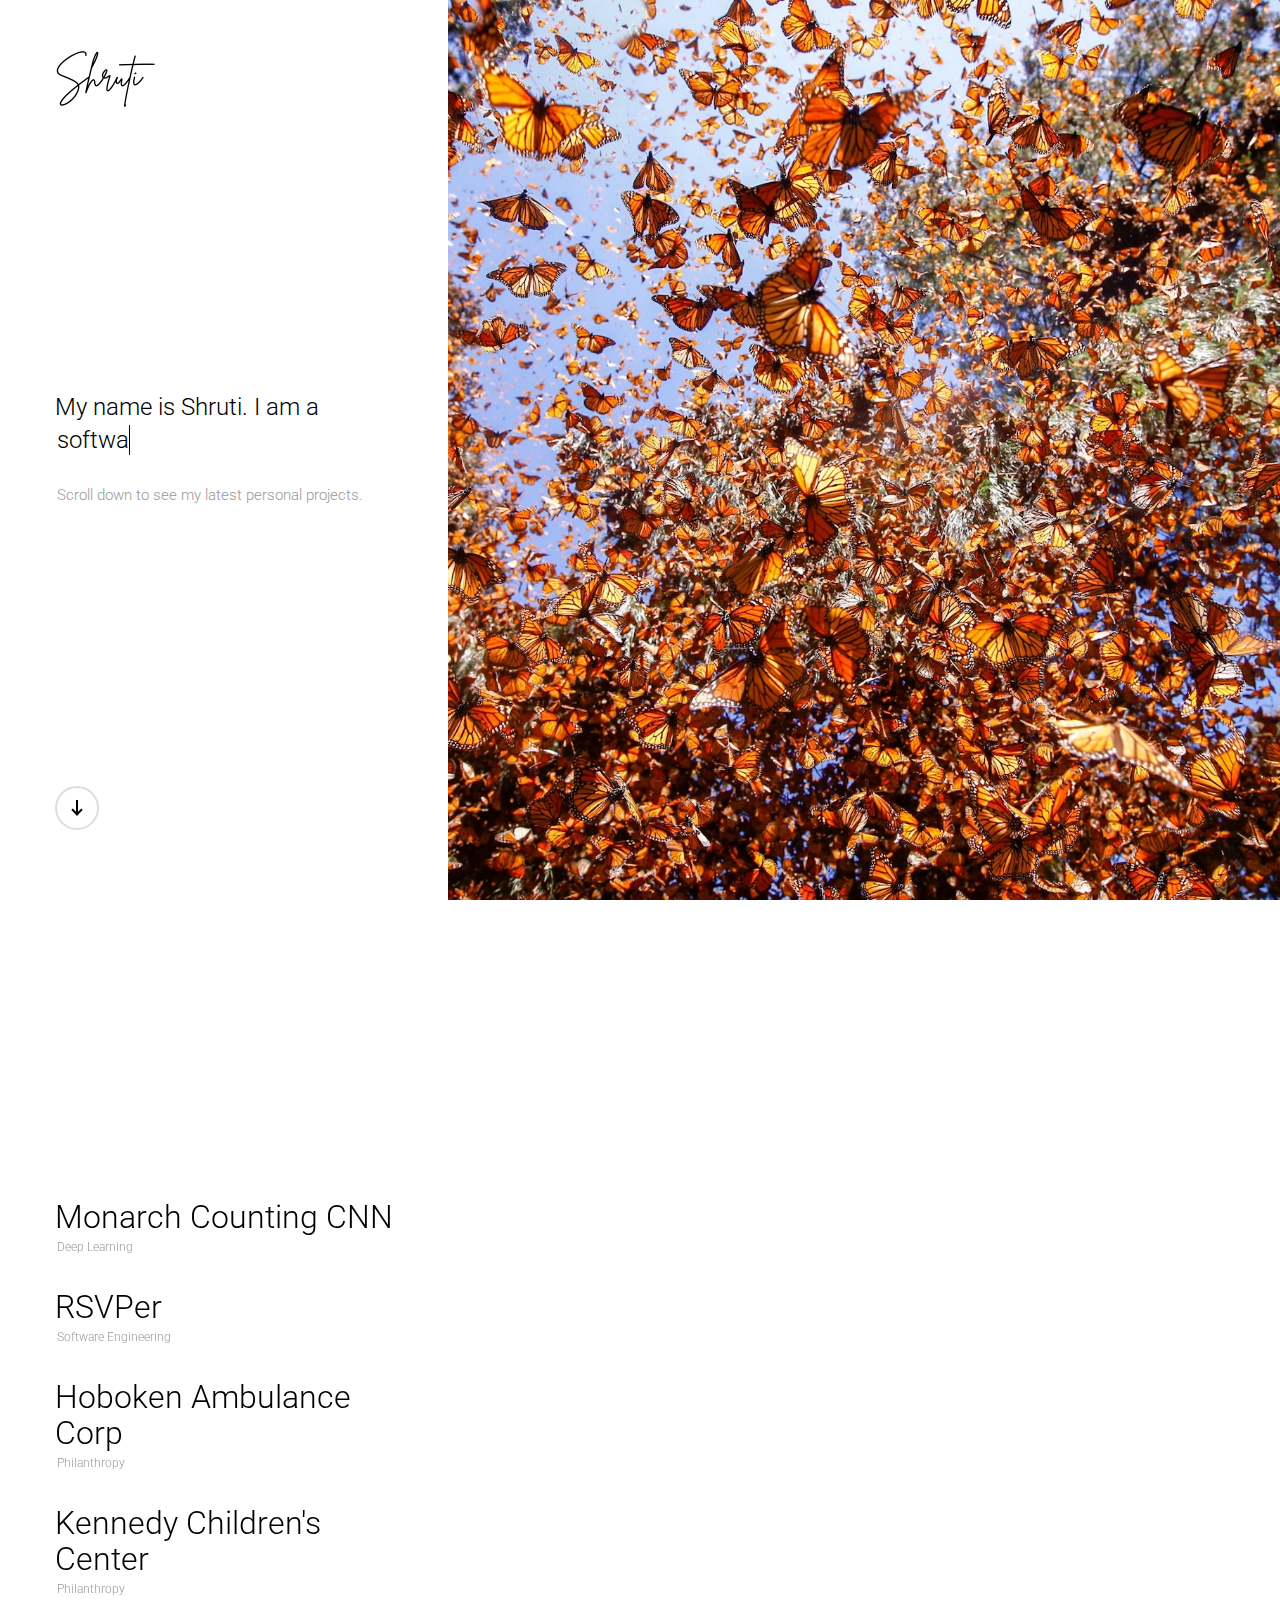
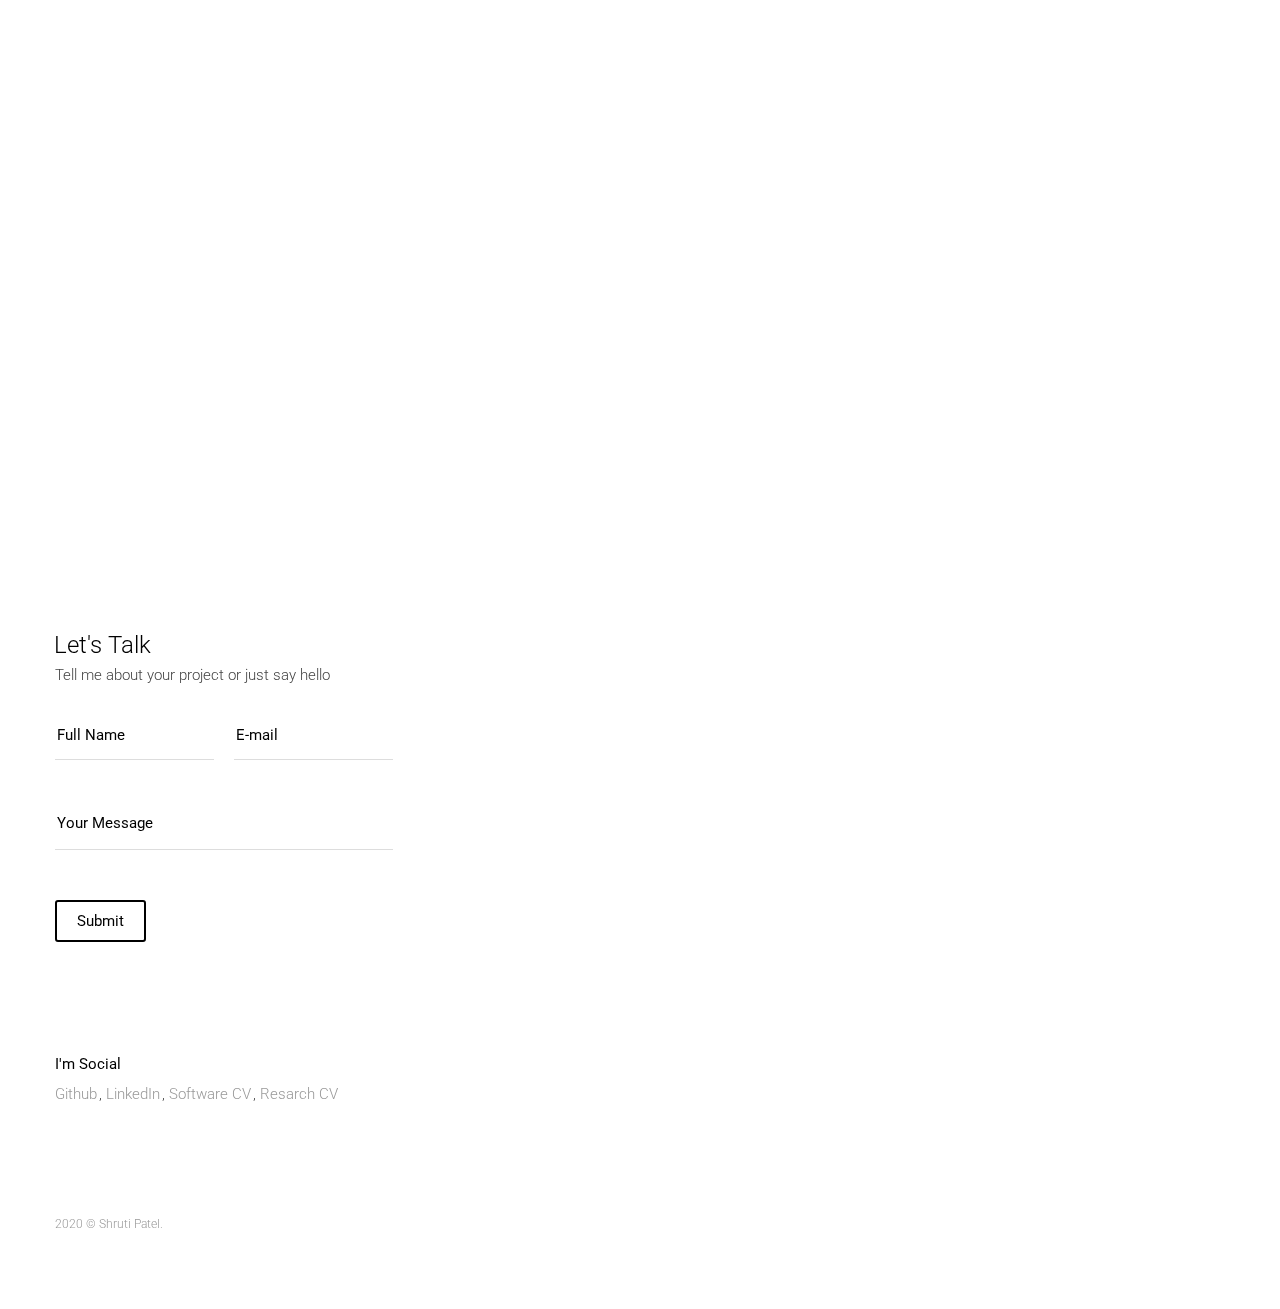
==== www/index.html @ c6139b83 "Load google analytics last" ====
﻿<!DOCTYPE html>
<html lang="en">
<head>

    <title>Shruti</title>
    <meta name="viewport" content="width=device-width, initial-scale=1.0" />
    <meta name="description" content="Shruti is a software engineer, a deep learning researcher, and a philanthropist. This is her portfolio site." />
    <meta name="keywords" content="shruti, shruti patel, deep learning researher, software engineer, philanthropist" />
    <meta name="author" content="Shruti">
    <meta charset="UTF-8" />

    <link rel="preload" href="images/monarch-butterflies.jpg" as="image">
    <link rel="preload" href="images/rsvper-abstract.jpg" as="image">
    <link rel="preload" href="images/ems-many-yellow-horiz.jpg" as="image">
    <link rel="preload" href="images/kcc_2.jpg" as="image">
    <link rel="preload" href="images/black-lives-matter.jpg" as="image">
        
    <link rel="icon" type="image/ico" href="favicon.ico" />
    <link href="style.css" rel="stylesheet" />
    <link href="css/assets.css" rel="stylesheet" />
    <link rel="stylesheet" href="https://use.fontawesome.com/releases/v5.15.1/css/all.css" integrity="sha384-vp86vTRFVJgpjF9jiIGPEEqYqlDwgyBgEF109VFjmqGmIY/Y4HV4d3Gp2irVfcrp" crossorigin="anonymous">
</head>
<body class="hidden bg-change">
	
    <!-- Page Content -->
    <div id="page-content">
    
    
        <!-- Header -->
        <header class="hidden">
        
            <!-- Logo -->
            <div id="logo">
                <a href="index.html">
                    <img class="black-logo" src="images/logo.png" alt="Logo Black">
                    <img class="white-logo" src="images/logo-white.png" alt="Logo White">
                </a>
            </div>
            <!--/Logo -->
            
	    <!-- Loader Mask -->
            <div id="loader-mask" class="disable">
                <div id="loader"></div>
            </div>
	    <!--/Loader Mask -->
            
	    <!-- Close Project -->
            <div id="close-project" class="disable">
                <span></span>
                <span></span>
            </div>
	    <!-- Close Project -->
        
        </header>
        <!--/Header -->
        
        
        <!-- Main -->
        <div id="main">
                
            <!-- Showcase Gallery -->
            <div id="showcase-gallery">                
                <div class="showcase-img light-content" data-aux="project-01" data-src="images/monarch-butterflies.jpg"></div>
                <div class="showcase-img" data-aux="project-02" data-src="images/rsvper-abstract.jpg"></div>
                <!-- <div class="showcase-img light-content" data-aux="project-03" data-src="images/ems-bag.jpg"></div> -->
                <div class="showcase-img" data-aux="project-03" data-src="images/ems-many-yellow-horiz.jpg"></div>
                <!-- <div class="showcase-img" data-aux="project-04" data-src="images/p4.jpg"></div> -->
                <div class="showcase-img" data-aux="project-04" data-src="images/kcc_2.jpg"></div>
                <div class="showcase-img" data-aux="project-05" data-src="images/black-lives-matter.jpg"></div>
                <!-- <div class="showcase-img light-content" data-aux="project-06" data-src="images/p6.jpg"></div>                 -->
            </div>
            <!--/Showcase Gallery -->
            
	    <!-- Main Content-->
            <div id="main-content">
            	
                <!-- Intro Section -->
                <div id="intro">
                    <div class="outer">
                        <div class="inner">                        
                            <div class="title-intro">My name is Shruti. I am a<br class="destroy"><a href="" class="typewrite" data-period="2000" data-type='[  "software engineer.","deep learning researcher.","philanthropist.", "runner.", "daughter." ]'><span class="wrap"></span></a></div>
       			    <div class="subtitle-intro">Scroll down to see my latest personal projects.<br class="destroy"></div>                            
                            <div class="scroll-down disable">
                                <div class="arrow-top"></div>
                    		<div class="arrow-top-line"></div>
                            </div>                        
                        </div>
                    </div>
		</div>                    
                <!--/Intro Section -->
                
                <!-- Showcase List -->
                <div id="showcase">
                    <div class="outer">
                        <div class="inner">
                            <ul class="showcase-list">
                                <li><a data-url="project1.html" data-aux="project-01">Monarch Counting CNN<span>Deep Learning</span></a></li>
                                <li><a data-url="project2.html" data-aux="project-02">RSVPer<span>Software Engineering</span></a></li>
                                <li><a data-url="project3.html" data-aux="project-03">Hoboken Ambulance Corp<span>Philanthropy</span></a></li>
                                <li><a data-url="project4.html" data-aux="project-04">Kennedy Children's Center<span>Philanthropy</span></a></li>
                                <!-- <li><a data-url="project5.html" data-aux="project-05">JC City Council<span>Data Science</span></a></li> -->
                                <!-- <li><a data-url="project6.html" data-aux="project-06">Wiema Dental<span>Web Design</span></a></li> -->
                            </ul>
                        </div>
                    </div>
                </div>
                <!--/Showcase List -->
                
                
                <!-- Contact Section -->
                <div id="contact">
                
                    <div id="message"></div>
                    <!-- Contact Formular -->
                    <div id="contact-formular">
                                        
                        <form method="post" action="https://api.staticforms.xyz/submit" name="contactform" id="contactform">   
                            <h4>Let's Talk</h4>
                            <p>Tell me about your project or just say hello</p> 
                            <input type="hidden" name="accessKey" id="accessKey" value="e576ddf0-8f10-4932-b949-c0a8c072eb3b">
                            <input type="text" name="honeypot" style="display: none;">                           
                            <div class="name-box">        
                                <input name="name" type="text" id="name" size="30"  onfocus="if(this.value == 'Full Name') { this.value = ''; }" onblur="if(this.value == '') { this.value = 'Full Name'; }" value="Full Name" ><label class="input_label"></label>
                            </div>                                                        
                            <div class="email-box">
                                <input name="email" type="text" id="email" size="30" onfocus="if(this.value == 'E-mail') { this.value = ''; }" onblur="if(this.value == '') { this.value = 'E-mail'; }" value="E-mail" ><label class="input_label"></label>
                            </div>                            
                            <div class="message-box">
                                <textarea name="comments" cols="40" rows="4" id="comments" onfocus="if(this.value == 'Your Message') { this.value = ''; }" onblur="if(this.value == '') { this.value = 'Your Message'; }" >Your Message</textarea><label class="input_label slow"></label>
                            </div>                             
                             <div class="submit-box">             
                                <input type="submit" class="send_message cillar-button" id="submit" value="Submit" /> 
                            </div>
                        </form>                 
                    </div>
                    <!--/Contact Formular -->
                
                    <p><strong>I'm Social</strong><br>
                        <a target="_blank" href="https://github.com/shruti222patel" class="link"><span>Github</span></a>, 
                        <a target="_blank" href="https://www.linkedin.com/in/shruti222patel" class="link"><span>LinkedIn</span></a>,
                        <a href="downloads/software_cv.pdf" download="shruti-patel_software-cv.pdf" class="link"><span>Software CV</span></a>,
                        <a href="downloads/research_cv.pdf" download="shruti-patel_research-cv.pdf" class="link"><span>Resarch CV</span></a>
                    </p>
                    
                    
                    <p class="copyright">2020 © Shruti Patel.</p>
                
                </div>
                <!--/Contact Section -->
            
                        
            </div>
	    <!--/Main Content -->

        </div>
        <!--/Main --> 
        
        <!-- Project Holder -->
        <div id="project-holder">
            <div id="project-data"></div>
        </div>
	<!--/Project Holder -->
 
	</div>    
	<!--/Page Content -->
   
    
		
    <script src="js/jquery.min.js"></script>
    <script src="js/plugins.js"></script>
    <script src="js/scripts.js"></script>

    <link href='https://fonts.googleapis.com/css?family=Roboto:400,300' rel='stylesheet' type='text/css'>
        
    <!-- Global site tag (gtag.js) - Google Analytics -->
    <script async src="https://www.googletagmanager.com/gtag/js?id=UA-134152731-1"></script>
    <script>
    window.dataLayer = window.dataLayer || [];
    function gtag(){dataLayer.push(arguments);}
    gtag('js', new Date());

    gtag('config', 'UA-134152731-1');
    </script>

</body>

</html>
---- www/style.css ----
/*------------------------------------------------------------------
Project:	Herman - The Ultimate Portfolio Template
Version:	1.0
Last change:	25/05/2017
Assigned to:	ClaPat 
Primary use:	Showcase Portfolio 
-------------------------------------------------------------------*/



/*------------------------------------------------------------------

01. General Styles
02. Preloader
03. Header
04. Secondary Menu
05. Full Screen Overlay Menu
06. Content Styles
07. Portfolio Filters
08. Portfolio Items
09. Portfolio Isotope Transitions
10. Project Page
11. Blog Page
12. Contact Page
13. Image & Div Animation
14. Shortcodes
15. Footer
16. Responsive Media Querries

-------------------------------------------------------------------*/

	
/* 1. General Styles */		
	
	html,body{
		font-family: 'Roboto', sans-serif;
		font-weight: 300;
		font-size:15px;
		line-height:24px;
		height:100%;
		width:100%;
		color:#999;
		background-color:#fff;
	}
	
	html {
		box-sizing: border-box;
		margin-right: 0px!important;
		overflow: visible!important;
	}
	
	body {
		overflow-x:hidden;
		overflow-y:scroll;
		box-sizing: border-box;
		webkit-transition: opacity 0.2s ease-in-out 0s;
		transition: opacity 0.2s ease-in-out 0s;	
	}
	
	body.hidden {
		opacity:0;
	}
	
	
	html, body, div, span, applet, object, iframe, h1, h2, h3, h4, h5, h6, p, blockquote, pre, a, abbr, acronym, address, big, cite, code, del, dfn, em, font, ins, kbd, q, s, samp, small, strike, strong, sub, sup, tt, var, dl, dt, dd, ol, ul, li, fieldset, form, label, legend, table, caption, tbody, tfoot, thead, tr, th, td {
		border: 0;
		margin: 0;
		outline: 0;
		padding: 0;
		vertical-align: baseline;
	}
	
	article,
	aside,
	details,
	figcaption,
	footer,
	header,
	hgroup,
	nav,
	section {
		display: block;
	}
	
	audio,
	canvas,
	 {
		display: inline-block;
		max-width: 100%;
	}	
	
	address {
		font-style: italic;
		margin-bottom: 24px;
	}
	
	abbr[title] {
		border-bottom: 1px dotted #2b2b2b;
		cursor: help;
	}
	
	b, strong {
		font-weight: 400;
		color:#000;
		transition:all 0.2s ease-in-out 0s;
    	-webkit-transition:all 0.2s ease-in-out 0s;
	}
	
	.light-content b, .light-content strong {
		color:#fff;
	}
	
	cite,
	dfn,
	em,
	i {
		font-style: italic;
	}
	
	mark,
	ins {
		background: none repeat scroll 0 0 #000;
		text-decoration: none;
		color:#fff;
		font-family: "Montserrat",sans-serif;
		font-size: 10px;
		font-weight: 400;
		letter-spacing: 4px;
		text-transform: uppercase;
		padding:2px 5px;
		margin-bottom:10px;
		display:inline-block;
	}
	
	code,
	kbd,
	tt,
	var,
	samp,
	pre {
		font-family: monospace, serif;
		font-size: 15px;
		-webkit-hyphens: none;
		-moz-hyphens:    none;
		-ms-hyphens:     none;
		hyphens:         none;
		line-height: 1.6;
	}
	
	pre {
		border: 1px solid rgba(0, 0, 0, 0.1);
		-webkit-box-sizing: border-box;
		-moz-box-sizing:    border-box;
		box-sizing:         border-box;
		margin-bottom: 24px;
		max-width: 100%;
		overflow: auto;
		padding: 12px;
		white-space: pre;
		white-space: pre-wrap;
		word-wrap: break-word;
	}
	
	blockquote,
	q {
		-webkit-hyphens: none;
		-moz-hyphens:    none;
		-ms-hyphens:     none;
		hyphens:         none;
		quotes: none;
	}
	
	blockquote:before,
	blockquote:after,
	q:before,
	q:after {
		content: "";
		content: none;
	}
	
	blockquote {
		color: #000;
		font-size: 18px;
		font-style: italic;
		font-weight: 300;
		line-height: 30px;
		margin-bottom: 24px;
		font-family:Georgia, "Times New Roman", Times, serif;
		border-left:2px #ddd solid;
		padding:20px 20px 20px 40px;
		letter-spacing: 0.01em;
	}
	
	blockquote span {
		display:block;
		margin-top:20px;
		font-weight:400;
		font-size:12px;
		font-style:normal;
		font-family: Verdana,Geneva,sans-serif;
		color:#999;
	}
	
	blockquote cite,
	blockquote small {
		color: #2b2b2b;
		font-size: 16px;
		font-weight: 400;
		line-height: 1.5;
	}
	
	blockquote em,
	blockquote i,
	blockquote cite {
		font-style: normal;
	}
	
	blockquote strong,
	blockquote b {
		font-weight: 400;
	}
	
	small {
		font-size: smaller;
	}
	
	big {
		font-size: 125%;
	}
	
	sup,
	sub {
		font-size: 75%;
		height: 0;
		line-height: 0;
		position: relative;
		vertical-align: baseline;
	}
	
	sup {
		bottom: 1ex;
	}
	
	sub {
		top: .5ex;
	}
	
	dl {
		margin-bottom: 24px;
	}
	
	dt {
		font-weight: bold;
	}
	
	dd {
		margin-bottom: 24px;
	}
	
	ul,
	ol {
		list-style: none;
		margin: 0 0 24px 20px;
	}
	
	ul {
		list-style: disc;
	}
	
	ol {
		list-style: decimal;
	}
	
	li > ul,
	li > ol {
		margin: 0 0 0 20px;
	}
	
	li {
		line-height: 20px;
		color:#333;
		margin-bottom:10px;
	}
	
	figure {
		margin:0;
		position:relative;
		display: inline-block;
	}
	
	figure img {
		max-width:100%;
	}
	
	.full img {
		width:100vw;
	}
	
	figcaption {
		background-color: #000;
		bottom: 25px;
		color: #fff;
		font-weight:400;
		font-size: 12px;
		padding: 15px 25px;
		position: absolute;
		right: 25px;
		z-index: 10;
	}
	
	fieldset {
		border: 1px solid rgba(0, 0, 0, 0.1);
		margin: 0 0 24px;
	}
	
	legend {
		white-space: normal;
	}
	
	button,	input {
		line-height: normal;
	}
	
	input,
	textarea {
		background-image: -webkit-linear-gradient(hsla(0,0%,100%,0), hsla(0,0%,100%,0)); /* Removing the inner shadow, rounded corners on iOS inputs */
	}
	
	button, html input[type="button"], input[type="reset"], input[type="submit"] {
		cursor: pointer;
	}
	
	button[disabled],
	input[disabled] {
		cursor: default;
	}
	
	input[type="checkbox"],
	input[type="radio"] {
		padding: 0;
	}
	
	input[type="search"] {

		-webkit-appearance: textfield;
	}
	
	input[type="search"]::-webkit-search-decoration {
		-webkit-appearance: none;
	}
	
	button::-moz-focus-inner, input::-moz-focus-inner {
		border: 0;
		padding: 0;
	}
	
	textarea {
		overflow: auto;
		vertical-align: top;
	}
	
	table, th, td {
		border: 1px solid rgba(0, 0, 0, 0.1);
	}
	
	table {
		border-collapse: separate;
		border-spacing: 0;
		border-width: 1px 0 0 1px;
		margin-bottom: 24px;	
		width: 100%;
	}
	
	caption, th, td {
		font-weight: normal;
		text-align: left;
	}
	
	th {
		border-width: 0 1px 1px 0;
		font-weight: bold;
	}
	
	td {
		border-width: 0 1px 1px 0;
	}
	
	del {
		color: #767676;
	}
	
	hr {
		border: 0;
		height: 50px;
		width:100%;
		float:none;
		margin:0;
		display:inline-block;
	}
	
	hr.small {
		height:20px;
	}
	
	hr:after {
		clear: both;
		content: " ";
		display: block;
		height: 0;
		visibility: hidden;
	}
	
	::selection {
		background: #000;
		color: #fff;
		text-shadow: none;
	}
	
	::-moz-selection {
		background: #000;
		color: #fff;
		text-shadow: none;
	}
	
	img {
		border: 0 none;
		max-width: 100%;
		vertical-align: middle;
	}
		
	h1, h2, h3, h4, h5, h6 {
		font-family: 'Roboto', sans-serif;
		font-weight: 300;
		color:#000;
		margin-bottom:0px;
		transition:color 0.2s ease-in-out 0s;
    	-webkit-transition:color 0.2s ease-in-out 0s;
	}
	
	.light-content h1, .light-content h2, .light-content h3, .light-content h4, .light-content h5, .light-content h6, .light-content p {
		color: #fff;
	}
	
	h1{
		font-size:48px;
		line-height: 54px;
		margin-left:-3px;
	}
	
	h2{
		font-size: 36px;
		line-height: 48px;
		margin-left:-1px;
	}
	
	h3{
		font-size:30px;
		line-height: 36px;
		margin-left:-1px;
	}
	
	h4{
		font-size:24px;
		line-height: 30px;
		margin-left:-1px;	
	}
	
	h5{
		font-size:18px;
		line-height: 24px;
		margin-left:-1px;
	}
	
	h6{
		font-size:14px;
		line-height: 18px;
	}
	
	p {
		font-size:15px;
		margin-bottom:20px;
		line-height:30px;
		color:#444;
		transition:color 0.2s ease-in-out 0s;
    	-webkit-transition:color 0.2s ease-in-out 0s;
	}
	
	.light-content p {
		color:rgba(255,255,255,0.4);
	}
	
	.container {
		max-width:1400px;
		width:100%;
		margin:0 auto;
		padding: 0 50px;
		box-sizing:border-box;
	}
	
	.small .container {
		max-width:800px;
		width:100%;
		margin:0 auto;
		padding: 0 50px;
		box-sizing:border-box;
	}
	
	.full .container {
		width:100%;
		max-width:100%;
		padding:0;
	}
	
	.container::after {
		clear: both;
		content: " ";
		display: table;
	}
	
	a:hover, a:active {
	  outline: 0;
	  color: #000;
	}
	
	a {
        text-decoration: none;
        -webkit-transition: background-color .3s ease, border .3s ease, color .3s ease, opacity .3s ease-in-out, outline .3s ease;
           -moz-transition: background-color .3s ease, border .3s ease, color .3s ease, opacity .3s ease-in-out, outline .3s ease;
            -ms-transition: background-color .3s ease, border .3s ease, color .3s ease, opacity .3s ease-in-out, outline .3s ease;
             -o-transition: background-color .3s ease, border .3s ease, color .3s ease, opacity .3s ease-in-out, outline .3s ease;
                transition: background-color .3s ease, border .3s ease, color .3s ease, opacity .3s ease-in-out, outline .3s ease;
    }
	
	a {
		color: #000;
		outline: 0;
	}
	
	a:hover {
		text-decoration:none;
	}
	
	a.link {
		display:inline-block;
		position:relative;
		padding-right:2px;
		color:#999;
	}
	
	.light-content a.link {
		color:rgba(255,255,255,0.4);
	}
	
	a.link:hover {
		color:#000;
	}
	
	.light-content a.link:hover {
		color:#fff;
	}
	
	a.link::before {
		content: '';
		position: absolute;
		bottom: 2px;
		left: 0;
		width: 100%;
		height: 2px;
		background: rgba(0,0,0,1);
		transform: scaleX(0);
		transform-origin: right;
		transition: transform .2s ease-out;
	}
	
	.light-content a.link::before {
		background: rgba(255,255,255,1);
	}
  
    a.link:hover::before {
		transform: scaleX(1);
		transform-origin: left;
	}
	
	.one_half {
    	width: 47%;
	}	

	.one_third {
		width: 30.6%;
	}	

	.one_fourth {
		width: 22%;
	}	

	.one_fifth {
		width: 16.8%;
	}	

	.one_sixth {
		width: 13.33%;
	}	

	.two_fifth {
		width: 37.6%;
	}	

	.two_fourth {
		width: 48%;
	}		

	.two_third {
		width: 65.33%;
	}	

	.three_fifth {
		width: 58.4%;
	}	

	.three_fourth {
		width: 74%;
	}	

	.four_fifth {
		width: 79.2%;
	}	

	.five_sixth {
		width: 82.67%;
	}	

	.one_third, .two_third, .three_fourth, .one_fourth, .two_fourth, .one_fifth, .two_fifth, .three_fifth, .four_fifth, .one_sixth, .five_sixth {
		float: left;
		margin-bottom: 20px;
		margin-right: 4%;
		position: relative;
	}
	
	.one_half {
		float: left;
		margin-bottom: 20px;
		margin-right: 6%;
		position: relative;
	}

	.last {
		margin-right:0px;
	}
	
	.text-align-center {
		text-align:center;
	}
	
	.text-align-left {
		text-align:left;
	}
	
	.outer {
		display:table;
		width:100%;
		height:100%;
	}
	
	.inner {
		display:table-cell;
		vertical-align:middle;
		-webkit-box-sizing:border-box;
		-moz-box-sizing:border-box;
		box-sizing:border-box;
	}
	
	.vc_row {
		position:relative;
		z-index:1;
	}
	
	.row_padding_top {
		padding-top:120px;
	}
	
	.row_padding_bottom {
		padding-bottom:100px;
	}	
	
	#page-content {
		-webkit-transition: all 0.2s ease-in-out;
		transition: all 0.2s ease-in-out;
	}
	
	#project-holder {
		position:relative;
		left:0;
		width:100vw;		
		z-index:100;
		background-color:#fff;
		-webkit-transform: translateY(100%);
		transform: translateY(100%);
		transition:all 0.8s ease-in-out 0s;
    	-webkit-transition:all 0.8s ease-in-out 0s;
	}
	
	#project-holder.open {
		-webkit-transform: translateY(0);
		transform: translateY(0);
	}
	
	
	/* 2. Header Styles */	
	
	header {
		opacity:1;
		width:100%;
		height:160px;
		left:0;
		top:0;
		padding:50px 70px;
		position:fixed;
		box-sizing:border-box;
		z-index:150;		
		-webkit-transition: all 0.2s ease-in-out;
		transition: all 0.2s ease-in-out;
	}
	
	header.small {
		height:100px;
		padding:30px 70px;
	}
	
	#logo {
		position:relative;
		display:inline-block;
	}
	
	#logo a {
		display:block;
	}
	
	#logo img {
		display: block;
		height: 60px;
		width: auto;
		-webkit-transition: opacity 0.2s ease-in-out;
		-moz-transition: opacity 0.2s ease-in-out;
		-o-transition: opacity 0.2s ease-in-out;
		-ms-transition: opacity 0.2s ease-in-out;
		transition: opacity 0.2s ease-in-out;
	}
	
	#logo img.white-logo {
		position:absolute;
		top:0;
		left:0;
		opacity:0;
	}
	
	#logo img.black-logo {
		opacity:1;
	}
	
	.light-content #logo img.black-logo {
		opacity:0;
	}	
	
	.light-content #logo img.white-logo {
		opacity:1;
	}
	
	#loader-mask {
		opacity:1;
		height:40px;
		width:40px;
		top:60px;
		right:70px;
		z-index:5;
		position:absolute;
		-webkit-transition: all 0.2s ease-in-out;
		transition: all 0.2s ease-in-out;
	}
	
	#loader-mask.disable {
		opacity:0;
	}
	
	#loader-mask #loader {
		margin: 0px auto;
		font-size: 10px;
		position: relative;
		text-indent: -9999em;
		border-top: 2px solid rgba(0, 0, 0, 0.4);
		border-right: 2px solid rgba(0, 0, 0, 0.4);
		border-bottom: 2px solid rgba(0, 0, 0, 0.4);
		border-left: 2px solid rgba(0, 0, 0, 0.8);
		-webkit-transform: translateZ(0);
		-ms-transform: translateZ(0);
		transform: translateZ(0);
		-webkit-animation: load8 1.1s infinite linear;
		animation: load8 1.1s infinite linear;
	}
	
	#loader-mask.light-content #loader {
		border-top: 2px solid rgba(255, 255, 255, 0.4);
		border-right: 2px solid rgba(255, 255, 255, 0.4);
		border-bottom: 2px solid rgba(255, 255, 255, 0.4);
		border-left: 2px solid rgba(255, 255, 255, 0.8);
	}

	#loader-mask #loader, #loader-mask #loader:after {
	   border-radius: 50%;
	  width: 36px;
	  height: 36px;
	}
	
	@-webkit-keyframes load8 {
	  0% {
		-webkit-transform: rotate(0deg);
		transform: rotate(0deg);
	  }
	  100% {
		-webkit-transform: rotate(360deg);
		transform: rotate(360deg);
	  }
	}
	
	@keyframes load8 {
	  0% {
		-webkit-transform: rotate(0deg);
		transform: rotate(0deg);
	  }
	  100% {
		-webkit-transform: rotate(360deg);
		transform: rotate(360deg);
	  }
	}
	
	#close-project {
		width:40px;
		height:40px;
		border:2px solid rgba(0,0,0,0.4);
		box-sizing:border-box;
		opacity:1;
		top:60px;
		right:70px;
		position:absolute;
		border-radius:40px;
		-webkit-transition: all 0.2s ease-in-out;
		transition: all 0.2s ease-in-out;
		z-index:10;
		cursor:pointer;
		overflow:hidden;
	}
	
	#close-project span {
		width: 16px;
		height: 2px;
		background: #000;
		position: absolute;
		top: 17px;
		left: 10px;
		transform: rotate(-45deg);
		-webkit-transform: rotate(-45deg);
		-webkit-transition: transform 0.2s ease-in-out 0.2s, background 0.2s ease-in-out 0s;
		transition: transform 0.2s ease-in-out 0.2s, background 0.2s ease-in-out 0s;
	}
	
	.light-content #close-project span {
		background: #fff;
	}
	
	#close-project span:nth-child(2) {
		transform: rotate(45deg);
		-webkit-transform: rotate(45deg);
	}
	
	 #close-project.disable span {
		transform: rotate(0deg);
		-webkit-transform: rotate(0deg);
	}
	
	.light-content #close-project {
		border:2px solid rgba(255,255,255,0.4);
	}
	
	#close-project:hover {
		border:2px solid rgba(0,0,0,1);
	}
	
	.light-content #close-project:hover {
		border:2px solid rgba(255,255,255,1);
	}
	
	#close-project.disable {
		opacity:0;
	}
	
	
	
	/* 3. Showcase Styles */	
	
	#showcase-height {
		position:relative;
		width:100vw;
		height:100vh;
	}
	
	#showcase-gallery {
		width:65vw;
		height:100vh;
		position:fixed;
		background-color:#fff;
		top:0;
		right:0;
		overflow:hidden;
		-webkit-transition: width 0.5s ease-in-out 0;
		transition: width 0.5s ease-in-out 0s;
	}
	
	#showcase-gallery.full {
		width:100vw;
		background-color:#000;
		-webkit-transition: width 0.7s ease-in-out 0.2;
		transition: width 0.7s ease-in-out 0.2s;
	}
	
	#showcase-gallery .showcase-img {
		position: absolute;
		height:100%;
		width:100%;
		background-size:cover;
		background-position:center center;
		background-color:#222;
		visibility:hidden;
		top: 0;
		left: 0;
		z-index: 0;
		opacity: 0;
		-webkit-transform: scale(1.03);
		transform: scale(1.03);
		-webkit-transition: all 0.3s ease-in-out;
		transition: all 0.3s ease-in-out;		
	}
	
	#showcase-gallery .showcase-img.loaded.active {
	  opacity: 1;
	  visibility: visible;
	  -webkit-transform: scale(1);
		transform: scale(1);
	}
	
	#showcase-gallery .showcase-img.on-top {
	  opacity: 1;
	  visibility: visible;
	  -webkit-transform: scale(1);
		transform: scale(1);
		z-index:1;
	}
	
	#showcase {
		position: relative;
		padding: 100px 70px 0 70px;
		box-sizing: border-box;
		height: 100vh;
		min-height: 100vh;
	}
	
	.showcase-list {
		margin:0;
	}
	
	.showcase-list li {
		color: #000;
		font-size: 32px;
		line-height: 36px;
		list-style: none;
		margin: 0;
		display: block;
		float: left;
		clear: left;
	}
	
	.showcase-list li a {
		height:100%;
		display:block;
		padding:15px 0;
		cursor:pointer;
		-webkit-transition: all 0.1s ease-in-out;
		transition: all 0.1s ease-in-out;		
	}
	
	.showcase-list li a.disable {
		opacity:0.2;
	}
	
	.showcase-list li span {
		display:block;
		font-size:12px;
		line-height:24px;
		color:#999;
		margin-left:2px;
	}
	
	
	/* 4. Content Styles */	
	
	#main-content {
		width:35vw;
		position:relative;
		-webkit-transition: all 0.3s ease-in-out;
		transition: all 0.3s ease-in-out;
	}
	
	#main-content.hidden {
		opacity:0;
		-webkit-transition: all 0.2s ease-in-out;
		transition: all 0.2s ease-in-out;
	}
	
	#main-content.disable {
		display:none;
	}
	
	#intro {
		overflow:hidden;
		position:relative;
		width:100%;
		height:100vh;
		padding:0 100px 0 70px;
		box-sizing:border-box;
	}
	
	.title-intro {
		color:#000;
		font-size:24px;
		line-height:36px;
		margin-bottom:20px;
		position:relative;
	}
	
	.title-intro span {
		opacity: 0;
		display: inline-block;
		margin: 0 2px;
		line-height: 30px;
		height: 30px;
		padding-top: 30px;
		box-sizing: border-box;
		-webkit-transition: all 0.4s ease-in-out 0.2s;
		transition: all 0.4s ease-in-out 0.2s;
		overflow: hidden;
	}
	
	.animate .title-intro span {
		opacity:1;
		padding-top:0;
	}
	
	.subtitle-intro span {
		opacity: 0;
		display: inline-block;
		margin: 0 2px;
		line-height: 20px;
		height: 20px;
		padding-top: 20px;
		box-sizing: border-box;
		-webkit-transition: all 0.4s ease-in-out 0.2s;
		transition: all 0.4s ease-in-out 0.2s;
		overflow: hidden;
	}
	
	.animate .subtitle-intro span {
		opacity:1;
		padding-top:0;
	}
	
	.scroll-down {
		border:2px solid #ddd;
		height:40px;
		width:40px;
		border-radius:60px;
		position:fixed;
		left:70px;
		bottom:70px;
		cursor:pointer;
		-webkit-transition: all 0.2s ease-in-out;
		transition: all 0.2s ease-in-out;
	}
	
	.scroll-down:hover {
		border:2px solid #ccc;
	}
	
	.scroll-down.disable {
		opacity:0;
		-webkit-transform: scale(0.8);
		transform: scale(0.8);
	}
	
	.arrow-top {
		border-bottom: 2px solid #000;
		border-left: 2px solid #000;
		height: 6px;
		transform: rotate(-45deg);
		width: 6px;
		position:absolute;
		left:16px;
		top:18px;
		-webkit-transition: all 0.2s ease-in-out;
		transition: all 0.2s ease-in-out;
	}
	
	.scroll-down:hover .arrow-top {
		top:20px;
	}
	
	.arrow-top-line {
		background-color: #000;
		height: 14px;
		left: 50%;
		position: absolute;
		top: 12px;
		width: 2px;
		margin-left:-1px;
		-webkit-transition: all 0.2s ease-in-out;
		transition: all 0.2s ease-in-out;
	}
	
	.scroll-down:hover .arrow-top-line {
		height:16px;
		top: 10px;
	}
	
	
	
	/* 5. Contact Styles */	
	
	#contact {
		position:relative;
		padding:400px 70px 70px;
		box-sizing:border-box;
	}
	
	
	#contact-formular {
		margin:30px 0 100px 0;
	}
	
	#contact-formular::after {
		clear: both;
		content: " ";
		display: table;
	}
	
	#contactform {
		position:relative;
	}
	
	.name-box, .email-box, .message-box {
		position:relative;
		display:block;
	}
	
	.name-box, .email-box  {
		width: 47%;
		float: left;
		margin-bottom: 20px;
		margin-right: 6%;
		position: relative;
	}
	
	.name-box::after, .email-box::after {
		clear: both;
		content: " ";
		display: table;
	}

	.email-box {
		margin-right:0px;
	}
	
	.message-box {
		float:left;
		width:100%;
	}
	
	input[type="text"], textarea {
		color: #000;
		font-family: 'Roboto', sans-serif;
		font-size: 15px;
		font-weight: 400;
		height: 50px;
		padding: 12px 20px 12px 2px;
		width: 100%;
		border-radius:0px;
		margin-bottom:0px;
		border:none;
		transition: all 0.2s linear;
		-webkit-transition: all 0.2s linear;
		box-sizing: border-box;
		background-color:transparent;
		outline:none;
		border-bottom:1px solid #ddd;
	}
	
	.light-content input[type="text"], .light-content textarea {
		color: #fff;
		border-bottom:1px solid rgba(255,255,255,0.2);
	}
	
	.input_label {
		background-color: #000;
		height: 2px;
		left: 0;
		position: absolute;
		bottom: 0px;
		width: 0;
		-webkit-transition: all 0.2s ease-in-out;
		transition: all 0.2s ease-in-out;
	}
	
	.light-content .input_label {
		background-color: #fff;
	}
	
	.input_label.slow {
		-webkit-transition: all 0.4s ease-in-out;
		transition: all 0.4s ease-in-out;
	}
	
	input[type="text"]:focus + .input_label, textarea:focus + .input_label {
		width:100%;		
	}
	
	input[type="text"]:focus, textarea:focus {
		color:#000;
	}
	
	.light-content input[type="text"]:focus, .light-content textarea:focus {
		color:#fff;
	}
	
	textarea {
		resize:none;
		margin-top:20px;
		height:50px;
		box-sizing: border-box;
		padding: 14px 20px 6px 2px;
		margin-bottom:0px;
	}
	
	textarea:after {
		background-color: #000;
		content: "";
		height: 2px;
		left: 0px;
		position: absolute;
		top: 20px;
		width: 100%;
		-webkit-transition: all 0.2s ease-in-out;
		transition: all 0.2s ease-in-out;
	}
	
	.submit-box {
		color:#000;
		font-size: 13px;
		margin-top:50px;
		line-height:16px;
		cursor:pointer;
		border:none;
		box-sizing:border-box;
		transition:all 0.2s ease 0s;
    	-webkit-transition:all 0.2s ease 0s;
		text-align:center;
		background-color:transparent;
		display:inline-block;
		border-radius:3px;
		position:relative;
		overflow:hidden;
		border:2px solid #000;
	}
	
	.light-content .submit-box {
		color:#fff;
		border:2px solid #fff;
	}
	
	.submit-box::before {
		content: '';
		position: absolute;
		bottom: 0px;
		left: 0;
		width: 100%;
		height: 100%;
		background: #000;
		transform: scaleX(0);
		transform-origin: right;
		transition: transform .2s ease-out;
		-webkit-transition: transform .2s ease-out;
	}
	
	.light-content .submit-box::before {
		background: #fff;
	}
  
    .submit-box:hover::before {
		transform: scaleX(1);
		transform-origin: left;
	}
	
	.submit-box input[type="submit"] {
		font-family: 'Roboto', sans-serif;
		font-weight: 400;
		font-size:15px;
		z-index:10;
		position:relative;
		color:#000;
		cursor:pointer;
		padding: 10px 20px;
		outline:none;
		transition:all 0.2s ease-in-out 0s;
    	-webkit-transition:all 0.2s ease-in-out 0s;
	}
	
	.light-content .submit-box input[type="submit"] {
		color:#fff;
	}
	
	.submit-box:hover input[type="submit"] {
		color:#fff;
	}
	
	.light-content .submit-box:hover input[type="submit"] {
		color:#000;
	}
	
	input[type="submit"]	{
		margin:0;
		background:transparent;
		border:none;
		color:#fff;
	}
	
	.error_message {		
		text-align:left;		
		margin-bottom:30px;
		font-size:13px;		
		color:#e93735;		
		font-weight:400;		
	}
	
	#success_page {		
		text-align:left;		
	}	
	
	#success_page p {		
		color:#999999;			
	}
	
	#message fieldset {		
		border:none;		
	}
	
	
	.copyright {
		color:#999;
		font-size:12px;
		margin:100px 0 0 0;
	}
	
	
	
	
	/* Service Icon Boxes */	
	
	.services-icon i {
		font-size:36px;
		float:left;
		margin-right:10px;
		margin-top:5px;
		color:#999;
		-webkit-transform: scale(1);
		-moz-transform: scale(1);
		-o-transform: scale(1);
		-ms-transform: scale(1);
		transform: scale(1);
		transition:all 0.2s ease 0s;
		-moz-transition:all 0.2s ease 0s;
    	-webkit-transition:all 0.2s ease 0s;
    	-o-transition:all 0.2s ease 0s;
	}
	
	.services-icon:hover i {
		color:#000;
		-webkit-transform: scale(1.1);
		-moz-transform: scale(1.1);
		-o-transform: scale(1.1);
		-ms-transform: scale(1.1);
		transform: scale(1.1);
	}
	
	.service-info-text {
		margin-left:60px;
		margin-bottom: 50px;
	}
	
	.service-info-text h5 {
		margin-bottom: 5px;
		padding-top: 10px;
		font-weight:400;
	}
	
	.services-number .service-info-text {
		margin-left:0px;
		margin-top:20px;
		position:relative;
		z-index:1;
	}
	
	
	/* Text Carousel */	
	
	
	
	/* Appear Items */	
	
	.has-animation {
		opacity: 0;
		-webkit-transition:  transform 1s cubic-bezier(0.165, 0.84, 0.44, 1) 0.15s, opacity 1s cubic-bezier(0.165, 0.84, 0.44, 1) 0.15s;
		transition: transform 1s cubic-bezier(0.165, 0.84, 0.44, 1) 0.15s, opacity 1s cubic-bezier(0.165, 0.84, 0.44, 1) 0.15s; 
		-webkit-transition:translateY(80px);
		transform: translateY(80px);
	}
	
	.has-animation.animate-in {
		opacity: 1;
		-webkit-transition:translateY(0px);
		transform: translateY(0px);
	}	
	
	/* 2. LightBox */		

	.image-link {
		display: inline-block;
		width: auto;
	}
	
	.image-link::after {
		background-image: url('images/zoom-white.png');
		background-size: 20px 20px;
		display: inline-block;
		width: 20px;
		height: 20px;
		content: "";
		position: absolute;
		right: 30px;
		top: 30px;
		opacity:0;
		-ms-transform: scale(0.6);
		-moz-transform: scale(0.6);
		-webkit-transform: scale(0.6);
		transform: scale(0.6);
		-moz-transition: all 0.2s ease-in-out;
		-o-transition: all 0.2s ease-in-out;
		-ms-transition: all 0.2s ease-in-out;
		transition: all 0.2s ease-in-out;
	}
	
	.image-link:hover::after {
		opacity:0.5;
		-ms-transform: scale(1);
		-moz-transform: scale(1);
		-webkit-transform: scale(1);
		transform: scale(1);
	}
	
	.mfp-with-zoom .mfp-container, .mfp-with-zoom.mfp-bg {
		opacity: 0;
		-webkit-backface-visibility: hidden;
		-webkit-transition: all 0.3s ease-out;
		-moz-transition: all 0.3s ease-out;
		-o-transition: all 0.3s ease-out;
		transition: all 0.3s ease-out;
	}

	.mfp-with-zoom.mfp-ready .mfp-container {
		opacity: 1;
	}
	
	.mfp-with-zoom.mfp-ready.mfp-bg {
		opacity: 0.93;
	}

	.mfp-with-zoom.mfp-removing .mfp-container, .mfp-with-zoom.mfp-removing.mfp-bg {
	  opacity: 0;
	}
	
	/* Buttons */

	.clapat-button {
		color:#fff;
		font-size: 14px;
		font-weight: 400;
		padding:16px 30px;
		line-height:16px;
		cursor:pointer;
		border:none;
		box-sizing:border-box;
		transition:all 0.2s ease 0s;
		-moz-transition:all 0.2s ease 0s;
    	-webkit-transition:all 0.2s ease 0s;
    	-o-transition:all 0.2s ease 0s;
		text-align:center;
		background-color:#000;
		display:inline-block;
		border-radius:3px;
		position:relative;
		overflow:hidden;
	}
	
	.clapat-button.rounded {
		border-radius:30px;
	}
	
	.clapat-button.outline {
		background-color:transparent;
		color:#000;
		border:2px solid #000;
		padding: 14px 30px;
	}
	
	.clapat-button:hover {
		color:#fff;
	}
	
	.clapat-button::before {
		content: '';
		position: absolute;
		bottom: 0px;
		left: 0;
		width: 100%;
		height: 100%;
		background: #333;
		transform: scaleX(0);
		transform-origin: right;
		transition: transform .2s ease-out;
	}
	
	.clapat-button.outline::before {
		background: #000;
	}
  
    .clapat-button:hover::before {
		transform: scaleX(1);
		transform-origin: left;
	}
	
	.clapat-button span {
		z-index:10;
		position:relative;
	}
	
	/* Classic Slider and Carousel */	

	.slider .owl-nav {
		position:absolute;
		top:0;
		left:0;
		margin:0;
		width:100%;
		height:100%;
		pointer-events: none;
		margin:0!important;
		
	}
	
	.slider .owl-prev {
		text-indent: -9999px;
		position: absolute;
		top: 50%;
		pointer-events: auto;
		opacity: 0;
		left: 0;
		cursor: pointer;
		background: url("images/prev_slide_white.png");
		background-size: 20px 20px;
		background-repeat: no-repeat;
		background-position: 5px 20px;
		border-radius: 0 2px 2px 0;
		background-color: rgba(0,0,0,0.3);
		height: 60px;
		width: 30px;
		margin-top: -30px;
		-moz-transition: all 0.2s ease-in-out;
		-o-transition: all 0.2s ease-in-out;
		-ms-transition: all 0.2s ease-in-out;
		transition: all 0.2s ease-in-out;
	}
	
	.slider:hover .owl-prev {
		opacity:1;
		background-color: rgba(0,0,0,0.3);
	}
	
	.slider:hover .owl-prev:hover {
		background-color: rgba(0,0,0,1);
	}
	
	.slider .owl-next {
		text-indent: -9999px;
		right: 0;
		position: absolute;
		top: 50%;
		pointer-events: auto;
		opacity: 0;
		cursor: pointer;
		background: url("images/next_slide_white.png");
		background-size: 20px 20px;
		background-repeat: no-repeat;
		background-position: 6px 20px;
		border-radius: 2px 0 0 2px;
		background-color: rgba(0,0,0,0.3);
		height: 60px;
		width: 30px;
		margin-top: -30px;
		-moz-transition: all 0.2s ease-in-out;
		-o-transition: all 0.2s ease-in-out;
		-ms-transition: all 0.2s ease-in-out;
		transition: all 0.2s ease-in-out;
	}
	
	.slider:hover .owl-next {
		opacity:1;
		background-color: rgba(0,0,0,0.3);
	}
	
	.slider:hover .owl-next:hover {
		background-color: rgba(0,0,0,1);
	}
	
	.slider .owl-dots {
		position:absolute;
		width:100%;
		bottom:10px;
		text-align: center;
  		-webkit-tap-highlight-color: transparent;
	}
	
	.owl-theme .owl-dots .owl-dot {
		display: inline-block;
		zoom: 1;
		*display: inline; 
	}
	
	.slider .owl-dots .owl-dot span {
		background: rgba(255,255,255,0.5)!important;
		width:6px;
		height:6px;
		border-radius:6px;
		width: 8px;
		height: 8px;
		margin: 4px 5px;
		background: #D6D6D6;
		display: block;
		-webkit-backface-visibility: visible;
		transition: opacity 200ms ease;
		border-radius: 30px;
	}
	
	.slider .owl-dots .owl-dot.active span, .slider .owl-dots .owl-dot:hover span {
		background: #fff!important;
	}
	
	.carousel .owl-dots {
		position:relative;
		width:100%;
		margin: 15px 0;
		text-align: center;
  		-webkit-tap-highlight-color: transparent;
	}
	
	.carousel .owl-dots .owl-dot span {
		background: rgba(0,0,0,0.5)!important;
		width:6px;
		height:6px;
		border-radius:6px;
		width: 8px;
		height: 8px;
		margin: 5px;
		background: #D6D6D6;
		display: block;
		-webkit-backface-visibility: visible;
		transition: opacity 200ms ease;
		border-radius: 30px;
	}
	
	.carousel .owl-dots .owl-dot.active span, .carousel .owl-dots .owl-dot:hover span {
		background: #000!important;
	}
	
	
	

		
/*--------------------------------------------------
	Responsive
---------------------------------------------------*/			
			

@media only screen and (max-width: 1466px) {
	
	header {
    	padding: 50px 55px;
	}
	
	#loader-mask, #close-project {
    	right: 55px;
	}
	
	#intro {
    	padding: 0 80px 0 55px;
	}
	
	.scroll-down {
    	left: 55px;
	}
	
	#showcase {
    	padding: 100px 55px 0 55px;
	}
	
	#contact {
    	padding: 400px 55px 70px;
	}	
	
}


@media only screen and (max-width: 1024px) {
	
	header {
    	padding: 30px 40px;
		height: 120px;
	}
	
	#loader-mask, #close-project {
    	right: 40px;
		top:40px;
	}
	
	#intro {
    	padding: 140px 40px 0 40px;
		height: 100vh;
		max-height: 100vh;
	}
	
	.scroll-down {
		display:none;
	}
	
	#showcase {
    	padding: 140px 40px 0 40px;
	}
	
	#contact {
    	padding: 400px 40px 70px;
	}
	
	.showcase-list li {
		font-size: 24px;
		line-height: 30px;
	}
	
	.showcase-list li a {
		padding: 10px 0;
	}
	
	.name-box, .email-box {
		width: 100%;
		float: none;
		margin-right: 0;
	}
	
	#showcase-gallery {
    	width: 50vw;
	}
	
	#main-content {
    	width: 50vw;
	}
	
	.container, .small .container {
    	padding: 0 40px;
	}
	
}


@media only screen and (max-width: 767px) {
	
	header {
    	padding: 30px 30px;
	}
	
	#loader-mask, #close-project {
    	right: 30px;
		top:40px;
	}
	
	#intro {
    	padding: 100px 30px 0 30px;
	}
	
	#showcase {
    	padding: 100px 30px 0 30px;
	}
	
	#contact {
    	padding: 400px 30px 70px;
	}
	
	.one_half {
    	width: 100%;
	}	

	.one_third {
		width: 100%;
	}	

	.one_fourth {
		width: 100%;
	}	

	.one_fifth {
		width: 100%;
	}	

	.one_sixth {
		width: 100%;
	}	

	.two_fifth {
		width: 100%;
	}	

	.two_fourth {
		width: 100%;
	}		

	.two_third {
		width: 100%;
	}	

	.three_fifth {
		width: 100%;
	}	

	.three_fourth {
		width: 100%;
	}	

	.four_fifth {
		width: 100%;
	}	

	.five_sixth {
		width: 100%;
	}	

	.one_half, .one_third, .two_third, .three_fourth, .one_fourth, .two_fourth, .one_fifth, .two_fifth, .three_fifth, .four_fifth, .one_sixth, .five_sixth {
		margin-bottom: 20px;
		margin-right: 0%;
	}
	
	.container, .small .container {
    	padding: 0 30px;
	}
	
	figcaption {
		display:none;
	}
	
	
}


@media only screen and (max-width: 479px) {
	
	header {
    	padding: 20px 20px;
	}
	
	#loader-mask, #close-project {
    	right: 20px;
		top:30px;
	}
	
	#intro {
    	padding: 100px 20px 0 20px;
	}
	
	#showcase {
    	padding: 100px 20px 0 20px;
	}
	
	#contact {
    	padding: 400px 20px 70px;
	}
	
	#showcase-gallery {
    	width: 0vw;
	}
	
	#main-content {
    	width: 100vw;
	}
	
	.container, .small .container {
    	padding: 0 20px;
	}
	
	
		
}			


		
/*--------------------------------------------------
	Custom
---------------------------------------------------*/		

.line-1{
    position: relative;
    top: 50%;  
    width: 24em;
    margin: 0 auto;
    border-right: 2px solid rgba(255,255,255,.75);
    font-size: 180%;
    text-align: center;
    white-space: nowrap;
    overflow: hidden;
    transform: translateY(-50%);    
}

/* Animation */
.anim-typewriter{
  animation: typewriter 4s steps(44) 1s 1 normal both,
             blinkTextCursor 500ms steps(44) infinite normal;
}
@keyframes typewriter{
  from{width: 0;}
  to{width: 24em;}
}
@keyframes blinkTextCursor{
  from{border-right-color: rgba(255,255,255,.75);}
  to{border-right-color: transparent;}
}


.fa-facebook-square {
	color: #3b5998;
}

.fa-instagram-square {
	color:  #3f729b;
}

.fa-twitter-square {
	color: #55acee;
}

			.footer-social-icons {
				width: 350px;
				display:block;
				margin: 0 auto;
			}
			.social-icon {
				color: #fff;
			}
			ul.social-icons {
				margin-top: 10px;
			}
			.social-icons li {
				vertical-align: top;
				display: inline;
				height: 100px;
			}
			.social-icons a {
				color: #fff;
				text-decoration: none;
			}
			.fa-facebook-f {
				padding:10px 14px;
				-o-transition:.5s;
				-ms-transition:.5s;
				-moz-transition:.5s;
				-webkit-transition:.5s;
				transition: .5s;
				background-color: #322f30;
			}
			.fa-facebook-f:hover {
				background-color: #3d5b99;
			}
			.fa-twitter {
				padding:10px 12px;
				-o-transition:.5s;
				-ms-transition:.5s;
				-moz-transition:.5s;
				-webkit-transition:.5s;
				transition: .5s;
				background-color: #322f30;
			}
			.fa-twitter:hover {
				background-color: #00aced;
			}
			.fa-instagram {
				padding:10px 14px;
				-o-transition:.5s;
				-ms-transition:.5s;
				-moz-transition:.5s;
				-webkit-transition:.5s;
				transition: .5s;
				background-color: #322f30;
			}
			.fa-instagram:hover {
				background-color: #F26798;
			}
			.fa-desktop {
				padding:10px 14px;
				-o-transition:.5s;
				-ms-transition:.5s;
				-moz-transition:.5s;
				-webkit-transition:.5s;
				transition: .5s;
				background-color: #322f30;
			}
			.fa-desktop:hover {
				background-color:#5a32a3;
			}
			ul {
				padding:0;
				list-style: none;
			}
---- www/css/assets.css ----
/* Owl Carousel */

.owl-carousel,.owl-carousel .owl-item{-webkit-tap-highlight-color:transparent;position:relative}.owl-carousel{display:none;width:100%;z-index:1}.owl-carousel .owl-stage{position:relative;-ms-touch-action:pan-Y;-moz-backface-visibility:hidden}.owl-carousel .owl-stage:after{content:".";display:block;clear:both;visibility:hidden;line-height:0;height:0}.owl-carousel .owl-stage-outer{position:relative;overflow:hidden;-webkit-transform:translate3d(0,0,0)}.owl-carousel .owl-item,.owl-carousel .owl-wrapper{-webkit-backface-visibility:hidden;-moz-backface-visibility:hidden;-ms-backface-visibility:hidden;-webkit-transform:translate3d(0,0,0);-moz-transform:translate3d(0,0,0);-ms-transform:translate3d(0,0,0)}.owl-carousel .owl-item{min-height:1px;float:left;-webkit-backface-visibility:hidden;-webkit-touch-callout:none}.owl-carousel .owl-item img{display:block;width:100%}.owl-carousel .owl-dots.disabled,.owl-carousel .owl-nav.disabled{display:none}.no-js .owl-carousel,.owl-carousel.owl-loaded{display:block}.owl-carousel .owl-dot,.owl-carousel .owl-nav .owl-next,.owl-carousel .owl-nav .owl-prev{cursor:pointer;cursor:hand;-webkit-user-select:none;-khtml-user-select:none;-moz-user-select:none;-ms-user-select:none;user-select:none}.owl-carousel.owl-loading{opacity:0;display:block}.owl-carousel.owl-hidden{opacity:0}.owl-carousel.owl-refresh .owl-item{visibility:hidden}.owl-carousel.owl-drag .owl-item{-webkit-user-select:none;-moz-user-select:none;-ms-user-select:none;user-select:none}.owl-carousel.owl-grab{cursor:move;cursor:grab}.owl-carousel.owl-rtl{direction:rtl}.owl-carousel.owl-rtl .owl-item{float:right}.owl-carousel .animated{animation-duration:1s;animation-fill-mode:both}.owl-carousel .owl-animated-in{z-index:0}.owl-carousel .owl-animated-out{z-index:1}.owl-carousel .fadeOut{animation-name:fadeOut}@keyframes fadeOut{0%{opacity:1}100%{opacity:0}}.owl-height{transition:height .5s ease-in-out}.owl-carousel .owl-item .owl-lazy{opacity:0;transition:opacity .4s ease}.owl-carousel .owl-item img.owl-lazy{transform-style:preserve-3d}.owl-carousel .owl-video-wrapper{position:relative;height:100%;background:#000}.owl-carousel .owl-video-play-icon{position:absolute;height:80px;width:80px;left:50%;top:50%;margin-left:-40px;margin-top:-40px;background:url(owl.video.play.png) no-repeat;cursor:pointer;z-index:1;-webkit-backface-visibility:hidden;transition:transform .1s ease}.owl-carousel .owl-video-play-icon:hover{-ms-transform:scale(1.3,1.3);transform:scale(1.3,1.3)}.owl-carousel .owl-video-playing .owl-video-play-icon,.owl-carousel .owl-video-playing .owl-video-tn{display:none}.owl-carousel .owl-video-tn{opacity:0;height:100%;background-position:center center;background-repeat:no-repeat;background-size:contain;transition:opacity .4s ease}.owl-carousel .owl-video-frame{position:relative;z-index:1;height:100%;width:100%}

/* Magnific Popup CSS */
.mfp-bg,.mfp-wrap{position:fixed;left:0;top:0}.mfp-bg,.mfp-container,.mfp-wrap{height:100%;width:100%}.mfp-arrow:after,.mfp-arrow:before,.mfp-container:before,.mfp-figure:after{content:''}.mfp-bg{z-index:1042;overflow:hidden;background:#0b0b0b;opacity:.8}.mfp-arrow,.mfp-arrow:focus,.mfp-arrow:hover,.mfp-close,.mfp-close:focus,.mfp-close:hover{opacity:1}.mfp-wrap{z-index:1043;outline:0!important;-webkit-backface-visibility:hidden}.mfp-container{text-align:center;position:absolute;left:0;top:0;padding:0 8px;box-sizing:border-box}.mfp-container:before{display:inline-block;height:100%;vertical-align:middle}.mfp-align-top .mfp-container:before{display:none}.mfp-content{position:relative;display:inline-block;vertical-align:middle;margin:0 auto;text-align:left;z-index:1045}.mfp-ajax-holder .mfp-content,.mfp-inline-holder .mfp-content{width:100%;cursor:auto}.mfp-ajax-cur{cursor:progress}.mfp-zoom-out-cur,.mfp-zoom-out-cur .mfp-image-holder .mfp-close{cursor:-moz-zoom-out;cursor:-webkit-zoom-out;cursor:zoom-out}.mfp-zoom{cursor:pointer;cursor:-webkit-zoom-in;cursor:-moz-zoom-in;cursor:zoom-in}.mfp-auto-cursor .mfp-content{cursor:auto}.mfp-arrow,.mfp-close,.mfp-counter,.mfp-preloader{-webkit-user-select:none;-moz-user-select:none;user-select:none}.mfp-loading.mfp-figure{display:none}.mfp-hide{display:none!important}.mfp-preloader{color:#CCC;position:absolute;top:50%;width:auto;text-align:center;margin-top:-.8em;left:8px;right:8px;z-index:1044}.mfp-preloader a{color:#CCC}.mfp-close,.mfp-preloader a:hover{color:#FFF}.mfp-s-error .mfp-content,.mfp-s-ready .mfp-preloader{display:none}button.mfp-arrow,button.mfp-close{overflow:visible;cursor:pointer;background:0 0;border:0;-webkit-appearance:none;display:block;outline:0;padding:0;z-index:1046;box-shadow:none;touch-action:manipulation}button::-moz-focus-inner{padding:0;border:0}.mfp-close{cursor:pointer!important;width:44px;height:44px;line-height:44px;position:absolute;right:0;top:0;text-decoration:none;text-align:center;padding:0 0 18px 10px;font-style:normal;font-size:28px;font-family:Arial,Baskerville,monospace}.mfp-close:active{top:1px}.mfp-close-btn-in .mfp-close{color:#333}.mfp-iframe-holder .mfp-close,.mfp-image-holder .mfp-close{color:#FFF;right:-20px;padding-right:0;width:40px;height:40px;text-align:center;top:20px;background:#000;line-height:40px;border-radius:2px}.mfp-counter{position:absolute;top:0;right:0;color:#CCC;font-size:12px;line-height:18px;white-space:nowrap}.mfp-figure,img.mfp-img{line-height:0}.mfp-arrow{position:absolute;margin:-55px 0 0;top:50%;padding:0;width:90px;height:110px;-webkit-tap-highlight-color:transparent}.mfp-arrow:active{margin-top:-54px}.mfp-arrow:after,.mfp-arrow:before{display:block;width:0;height:0;position:absolute;left:0;top:0;margin-top:25px;margin-left:35px}.mfp-arrow:after{border-top-width:13px;border-bottom-width:13px;top:22px}.mfp-arrow::before{width:30px;height:60px;opacity:1;background:rgba(0,0,0,.5);border-radius:2px}.mfp-arrow-left::after,.mfp-arrow-right:after{width:10px;height:10px;border-top:2px solid #fff}.mfp-arrow:hover::before{background:rgba(0,0,0,1)}.mfp-content figcaption{display:none}.mfp-arrow-left::after{border-left:2px solid #FFF;margin-left:31px;transform:rotate(-45deg)}.mfp-arrow-left:after{margin-left:36px}.mfp-arrow-left:before{margin-left:25px}.mfp-arrow-right{right:0}.mfp-arrow-right:after{border-right:2px solid #FFF;margin-left:41px;transform:rotate(45deg)}.mfp-iframe-holder{padding-top:40px;padding-bottom:40px}.mfp-iframe-holder .mfp-content{line-height:0;width:100%;max-width:900px}.mfp-image-holder .mfp-content,img.mfp-img{max-width:100%}.mfp-iframe-holder .mfp-close{top:-40px}.mfp-iframe-scaler{width:100%;height:0;overflow:hidden;padding-top:56.25%}.mfp-iframe-scaler iframe{position:absolute;display:block;top:0;left:0;width:100%;height:100%;background:#000}.mfp-figure:after,img.mfp-img{width:auto;height:auto;display:block}img.mfp-img{box-sizing:border-box;padding:40px 0;margin:0 auto}.mfp-figure:after{position:absolute;left:0;top:40px;bottom:40px;right:0;z-index:-1;background:#444}.mfp-figure small{color:#BDBDBD;display:block;font-size:12px;line-height:14px}.mfp-figure figure{margin:0}.mfp-bottom-bar{margin-top:-36px;position:absolute;top:100%;left:0;width:100%;cursor:auto}.mfp-title{text-align:left;line-height:18px;color:#F3F3F3;word-wrap:break-word;padding-right:36px}.mfp-gallery .mfp-image-holder .mfp-figure{cursor:pointer}@media screen and (max-width:800px) and (orientation:landscape),screen and (max-height:300px){.mfp-img-mobile .mfp-image-holder{padding-left:0;padding-right:0}.mfp-img-mobile img.mfp-img{padding:0}.mfp-img-mobile .mfp-figure:after{top:0;bottom:0}.mfp-img-mobile .mfp-figure small{display:inline;margin-left:5px}.mfp-img-mobile .mfp-bottom-bar{background:rgba(0,0,0,.6);bottom:0;margin:0;top:auto;padding:3px 5px;position:fixed;box-sizing:border-box}.mfp-img-mobile .mfp-bottom-bar:empty{padding:0}.mfp-img-mobile .mfp-counter{right:5px;top:3px}.mfp-img-mobile .mfp-close{top:0;right:0;width:35px;height:35px;line-height:35px;background:rgba(0,0,0,.6);position:fixed;text-align:center;padding:0}}@media all and (max-width:900px){.mfp-arrow{-webkit-transform:scale(.75);transform:scale(.75)}.mfp-arrow-left{-webkit-transform-origin:0;transform-origin:0}.mfp-arrow-right{-webkit-transform-origin:100%;transform-origin:100%}.mfp-container{padding-left:6px;padding-right:6px}}
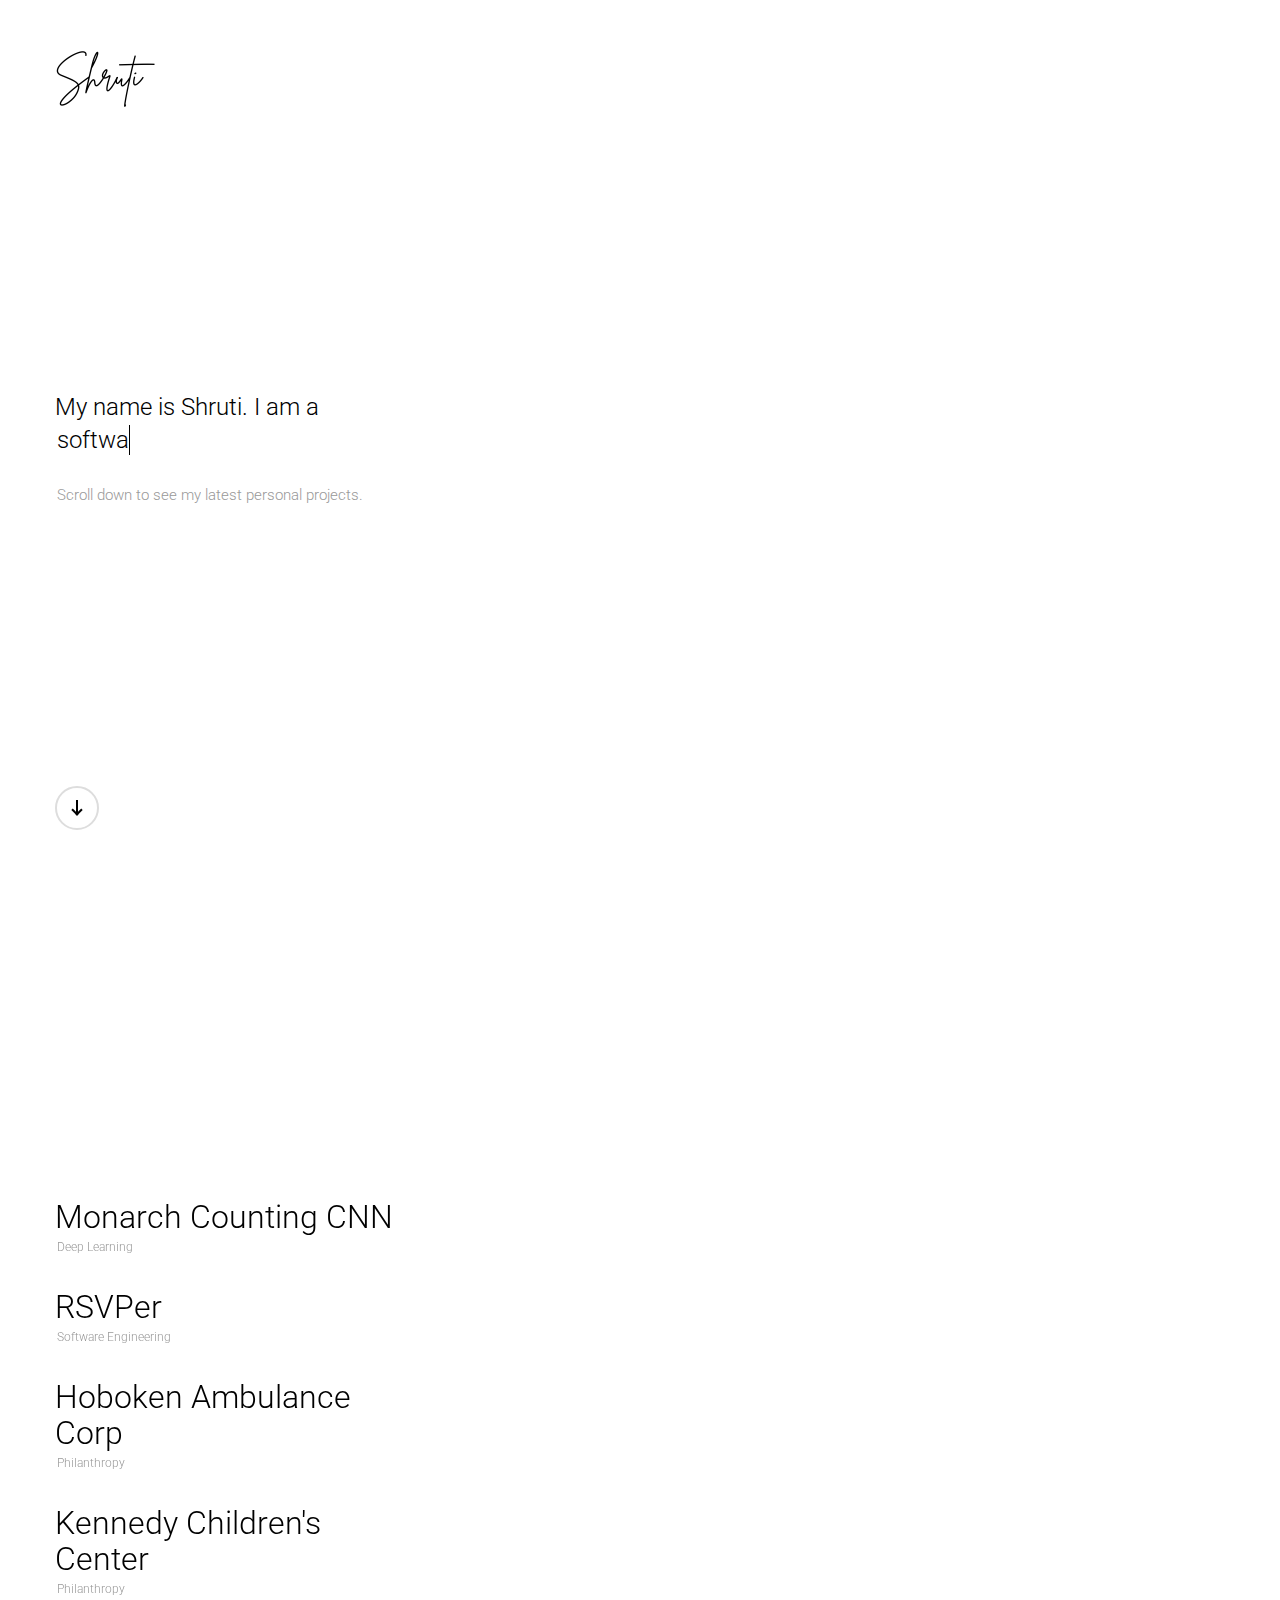
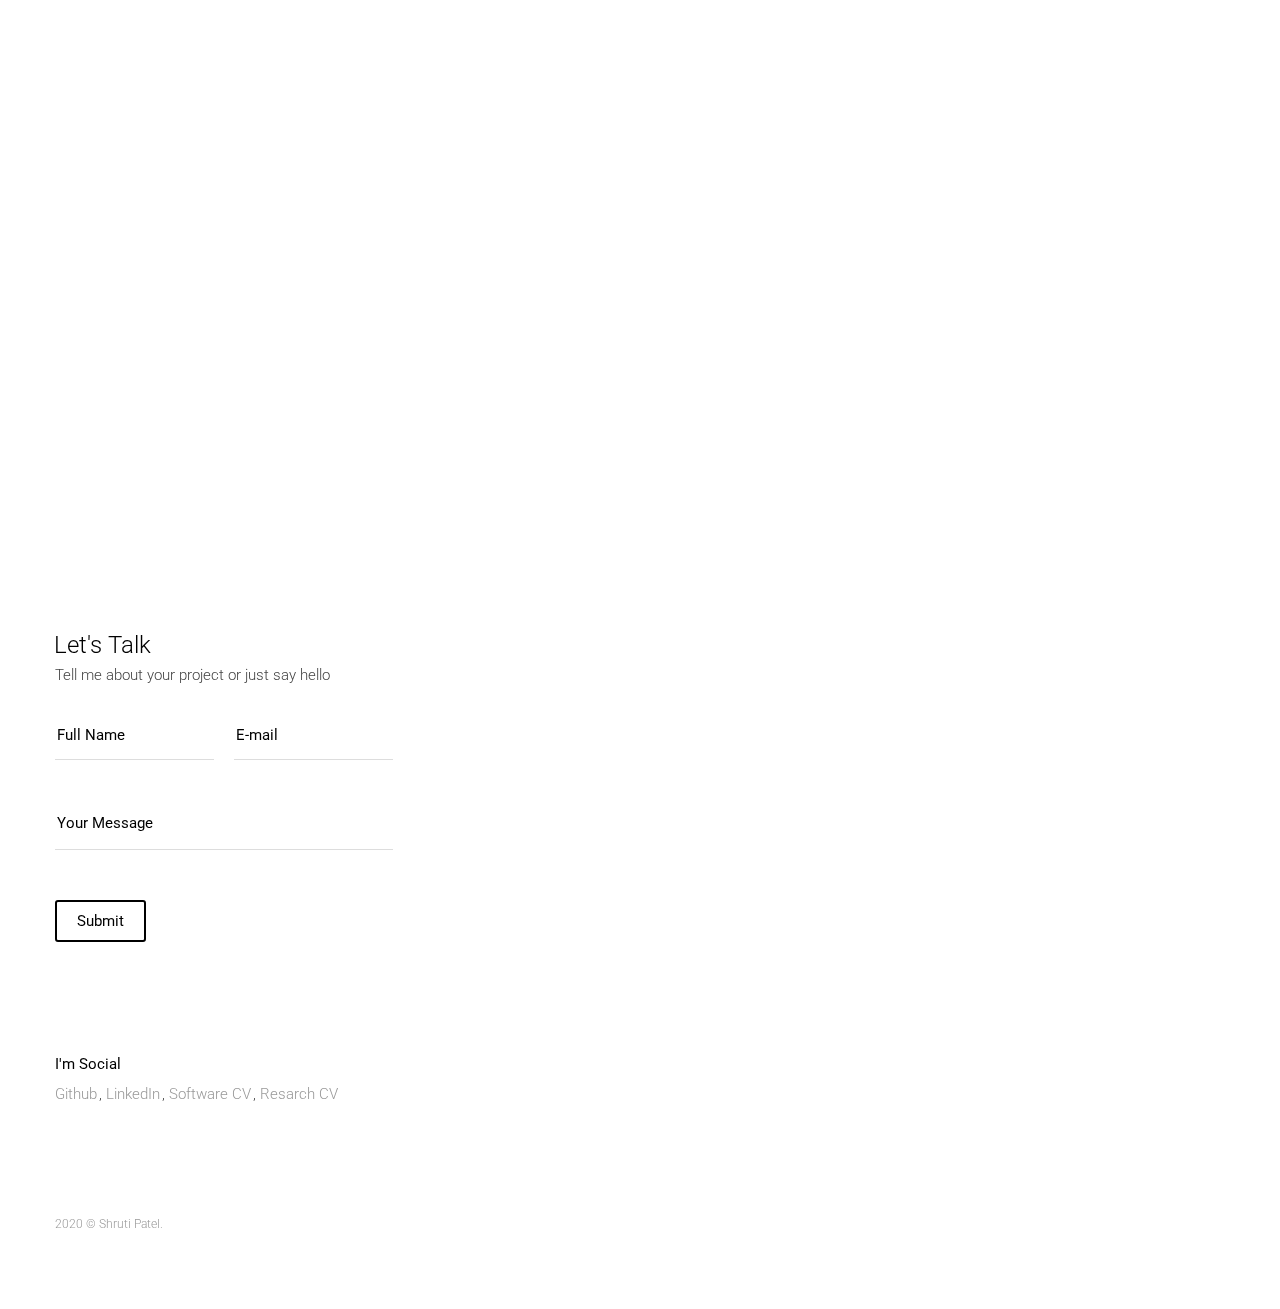
==== commit 6154022b: "index.html" ====
--- a/www/index.html
+++ b/www/index.html
@@ -60,12 +60,15 @@
                 
             <!-- Showcase Gallery -->
             <div id="showcase-gallery">                
-                <div class="showcase-img light-content" data-aux="project-01" data-src="images/monarch-butterflies.jpg"></div>
-                <div class="showcase-img" data-aux="project-02" data-src="images/rsvper-abstract.jpg"></div>
-                <!-- <div class="showcase-img light-content" data-aux="project-03" data-src="images/ems-bag.jpg"></div> -->
-                <div class="showcase-img" data-aux="project-03" data-src="images/ems-many-yellow-horiz.jpg"></div>
-                <!-- <div class="showcase-img" data-aux="project-04" data-src="images/p4.jpg"></div> -->
-                <div class="showcase-img" data-aux="project-04" data-src="images/kcc_2.jpg"></div>
+                <!-- <div class="showcase-img light-content" data-aux="project-01" data-src="images/monarch-butterflies.jpg"></div> -->
+                <div class="showcase-img light-content" data-aux="project-01" data-src="https://raw.githubusercontent.com/shruti222patel/portfolio-v2/main/www/images/monarch-butterflies.jpg?token=ABU2K4GPD6ZKDVY34E7PXXC724QOI"></div>
+                <!-- <div class="showcase-img" data-aux="project-02" data-src="images/rsvper-abstract.jpg"></div> -->
+                <div class="showcase-img" data-aux="project-02" data-src="https://raw.githubusercontent.com/shruti222patel/portfolio-v2/main/www/images/rsvper-abstract.jpg?token=ABU2K4HRVLWITUQS4JNVYT2724QV2"></div>
+                <!-- <div class="showcase-img" data-aux="project-03" data-src="images/ems-many-yellow-horiz.jpg"></div> -->
+                <div class="showcase-img" data-aux="project-03" data-src="https://raw.githubusercontent.com/shruti222patel/portfolio-v2/main/www/images/ems-many-yellow-horiz.jpg?token=ABU2K4FQMVGNJJU7CNTTXVS724QYK"></div>
+                <!-- <div class="showcase-img" data-aux="project-04" data-src="images/kcc_2.jpg"></div> -->
+                <div class="showcase-img" data-aux="project-04" data-src="https://raw.githubusercontent.com/shruti222patel/portfolio-v2/main/www/images/kcc_2.jpg"></div>
+                <!-- <div class="showcase-img" data-aux="project-05" data-src="images/black-lives-matter.jpg"></div> -->
                 <div class="showcase-img" data-aux="project-05" data-src="images/black-lives-matter.jpg"></div>
                 <!-- <div class="showcase-img light-content" data-aux="project-06" data-src="images/p6.jpg"></div>                 -->
             </div>
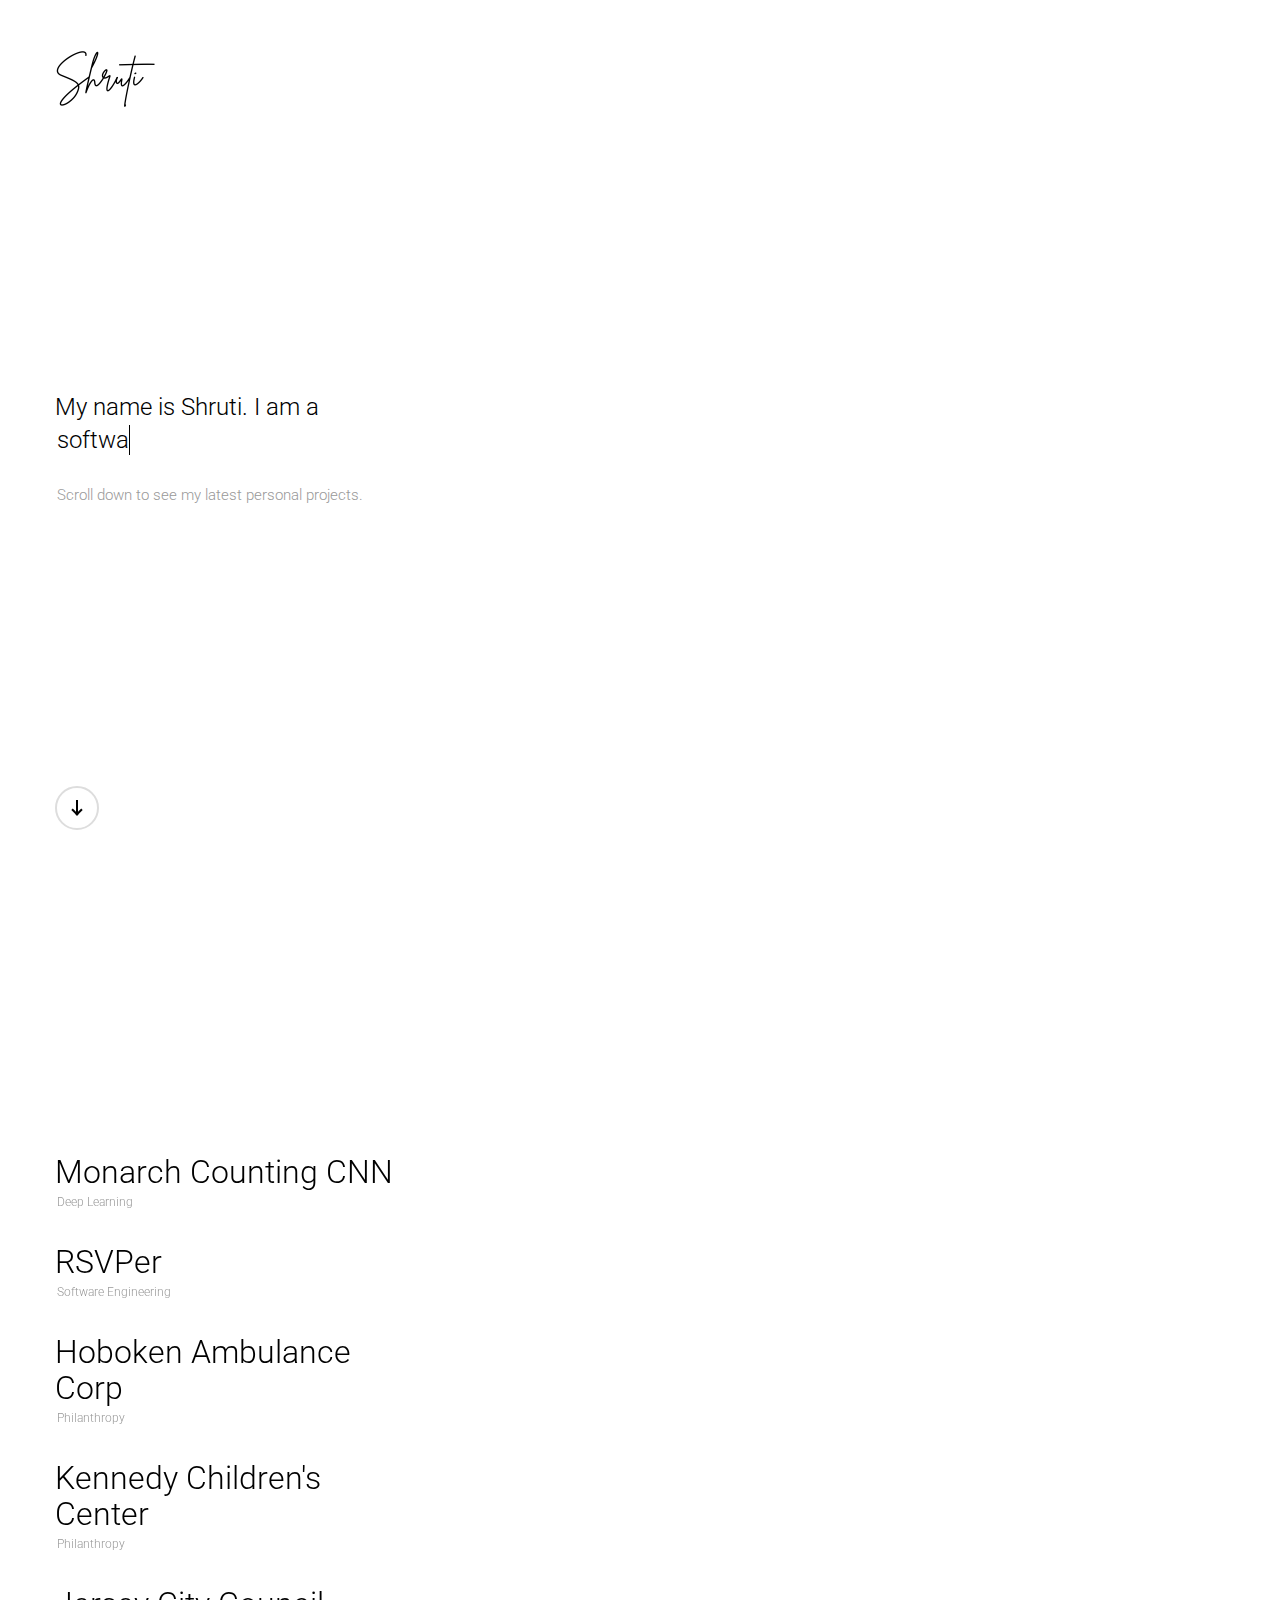
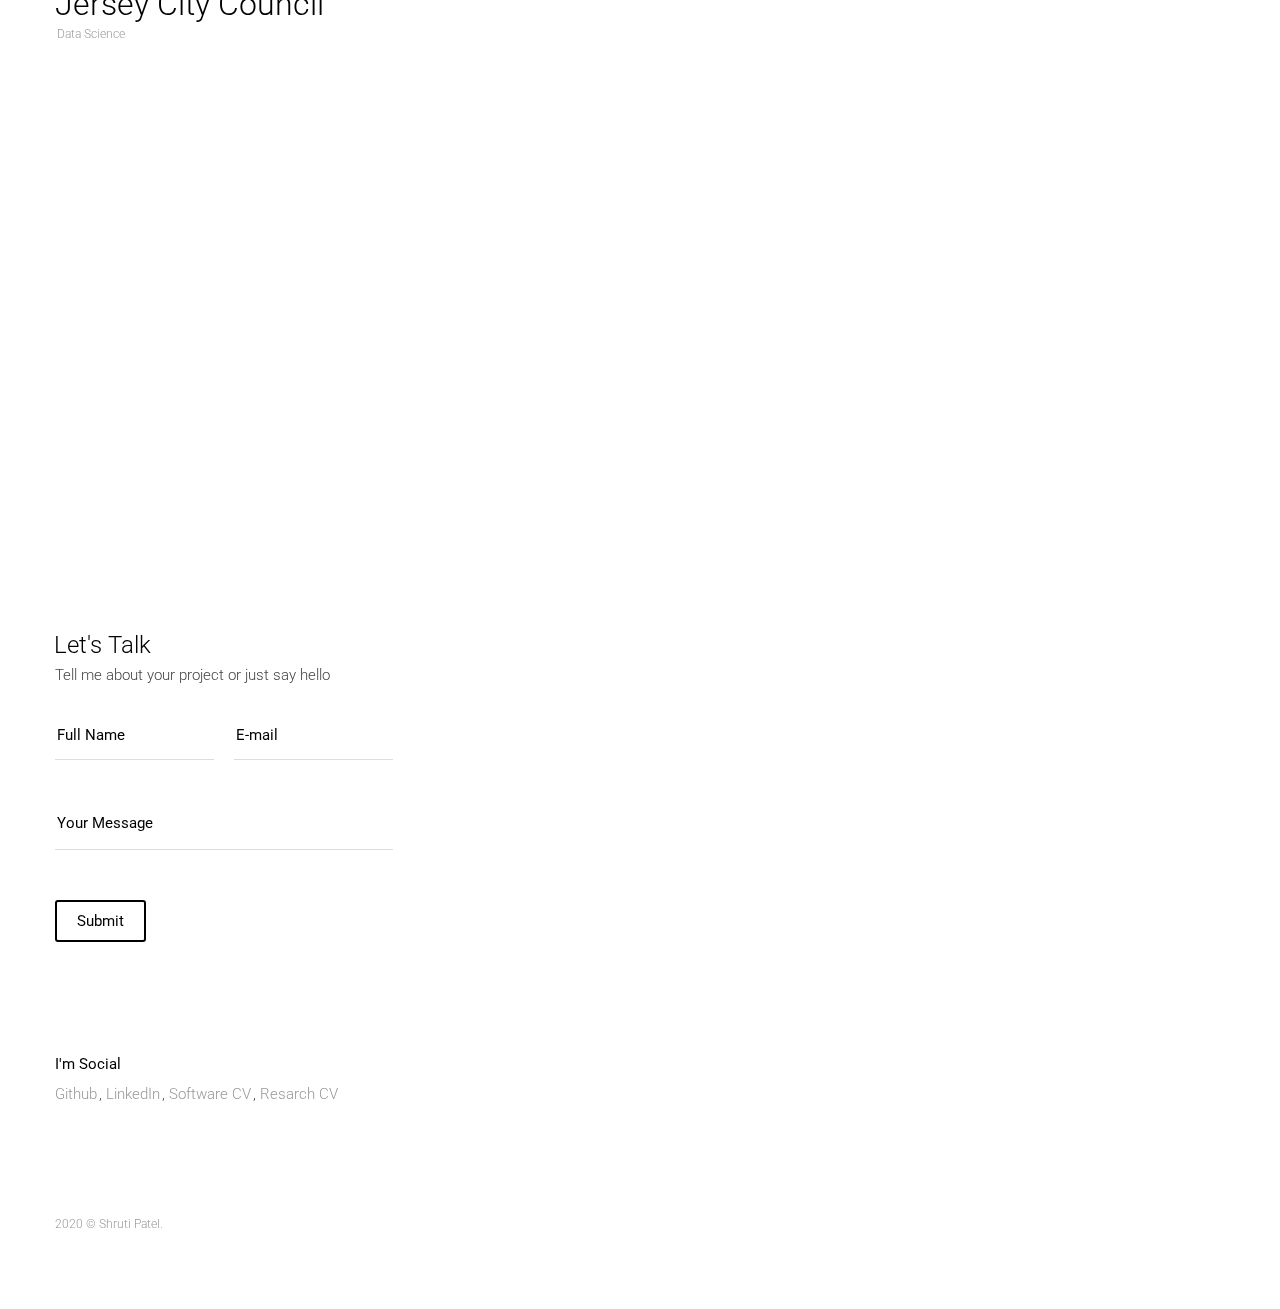
==== commit 681dabb9: "Add Jersey City Council project" ====
--- a/www/index.html
+++ b/www/index.html
@@ -9,10 +9,10 @@
     <meta name="author" content="Shruti">
     <meta charset="UTF-8" />
 
-    <link rel="preload" href="images/monarch-butterflies.jpg" as="image">
-    <link rel="preload" href="images/rsvper-abstract.jpg" as="image">
-    <link rel="preload" href="images/ems-many-yellow-horiz.jpg" as="image">
-    <link rel="preload" href="images/kcc_2.jpg" as="image">
+    <link rel="preload" href="https://raw.githubusercontent.com/shruti222patel/portfolio-v2/main/www/images/monarch-butterflies.jpg" as="image">
+    <link rel="preload" href="https://raw.githubusercontent.com/shruti222patel/portfolio-v2/main/www/images/rsvper-abstract.jpg" as="image">
+    <link rel="preload" href="https://raw.githubusercontent.com/shruti222patel/portfolio-v2/main/www/images/ems-many-yellow-horiz.jpg" as="image">
+    <link rel="preload" href="https://raw.githubusercontent.com/shruti222patel/portfolio-v2/main/www/images/kcc_2.jpg" as="image">
     <link rel="preload" href="images/black-lives-matter.jpg" as="image">
         
     <link rel="icon" type="image/ico" href="favicon.ico" />
@@ -61,15 +61,15 @@
             <!-- Showcase Gallery -->
             <div id="showcase-gallery">                
                 <!-- <div class="showcase-img light-content" data-aux="project-01" data-src="images/monarch-butterflies.jpg"></div> -->
-                <div class="showcase-img light-content" data-aux="project-01" data-src="https://raw.githubusercontent.com/shruti222patel/portfolio-v2/main/www/images/monarch-butterflies.jpg?token=ABU2K4GPD6ZKDVY34E7PXXC724QOI"></div>
+                <div class="showcase-img light-content" data-aux="project-01" data-src="https://raw.githubusercontent.com/shruti222patel/portfolio-v2/main/www/images/monarch-butterflies.jpg"></div>
                 <!-- <div class="showcase-img" data-aux="project-02" data-src="images/rsvper-abstract.jpg"></div> -->
-                <div class="showcase-img" data-aux="project-02" data-src="https://raw.githubusercontent.com/shruti222patel/portfolio-v2/main/www/images/rsvper-abstract.jpg?token=ABU2K4HRVLWITUQS4JNVYT2724QV2"></div>
+                <div class="showcase-img" data-aux="project-02" data-src="https://raw.githubusercontent.com/shruti222patel/portfolio-v2/main/www/images/rsvper-abstract.jpg"></div>
                 <!-- <div class="showcase-img" data-aux="project-03" data-src="images/ems-many-yellow-horiz.jpg"></div> -->
-                <div class="showcase-img" data-aux="project-03" data-src="https://raw.githubusercontent.com/shruti222patel/portfolio-v2/main/www/images/ems-many-yellow-horiz.jpg?token=ABU2K4FQMVGNJJU7CNTTXVS724QYK"></div>
+                <div class="showcase-img" data-aux="project-03" data-src="https://raw.githubusercontent.com/shruti222patel/portfolio-v2/main/www/images/ems-many-yellow-horiz.jpg"></div>
                 <!-- <div class="showcase-img" data-aux="project-04" data-src="images/kcc_2.jpg"></div> -->
                 <div class="showcase-img" data-aux="project-04" data-src="https://raw.githubusercontent.com/shruti222patel/portfolio-v2/main/www/images/kcc_2.jpg"></div>
                 <!-- <div class="showcase-img" data-aux="project-05" data-src="images/black-lives-matter.jpg"></div> -->
-                <div class="showcase-img" data-aux="project-05" data-src="images/black-lives-matter.jpg"></div>
+                <div class="showcase-img light-content" data-aux="project-05" data-src="images/black-lives-matter.jpg"></div>
                 <!-- <div class="showcase-img light-content" data-aux="project-06" data-src="images/p6.jpg"></div>                 -->
             </div>
             <!--/Showcase Gallery -->
@@ -101,7 +101,7 @@
                                 <li><a data-url="project2.html" data-aux="project-02">RSVPer<span>Software Engineering</span></a></li>
                                 <li><a data-url="project3.html" data-aux="project-03">Hoboken Ambulance Corp<span>Philanthropy</span></a></li>
                                 <li><a data-url="project4.html" data-aux="project-04">Kennedy Children's Center<span>Philanthropy</span></a></li>
-                                <!-- <li><a data-url="project5.html" data-aux="project-05">JC City Council<span>Data Science</span></a></li> -->
+                                <li><a data-url="project5.html" data-aux="project-05">Jersey City Council<span>Data Science</span></a></li>
                                 <!-- <li><a data-url="project6.html" data-aux="project-06">Wiema Dental<span>Web Design</span></a></li> -->
                             </ul>
                         </div>
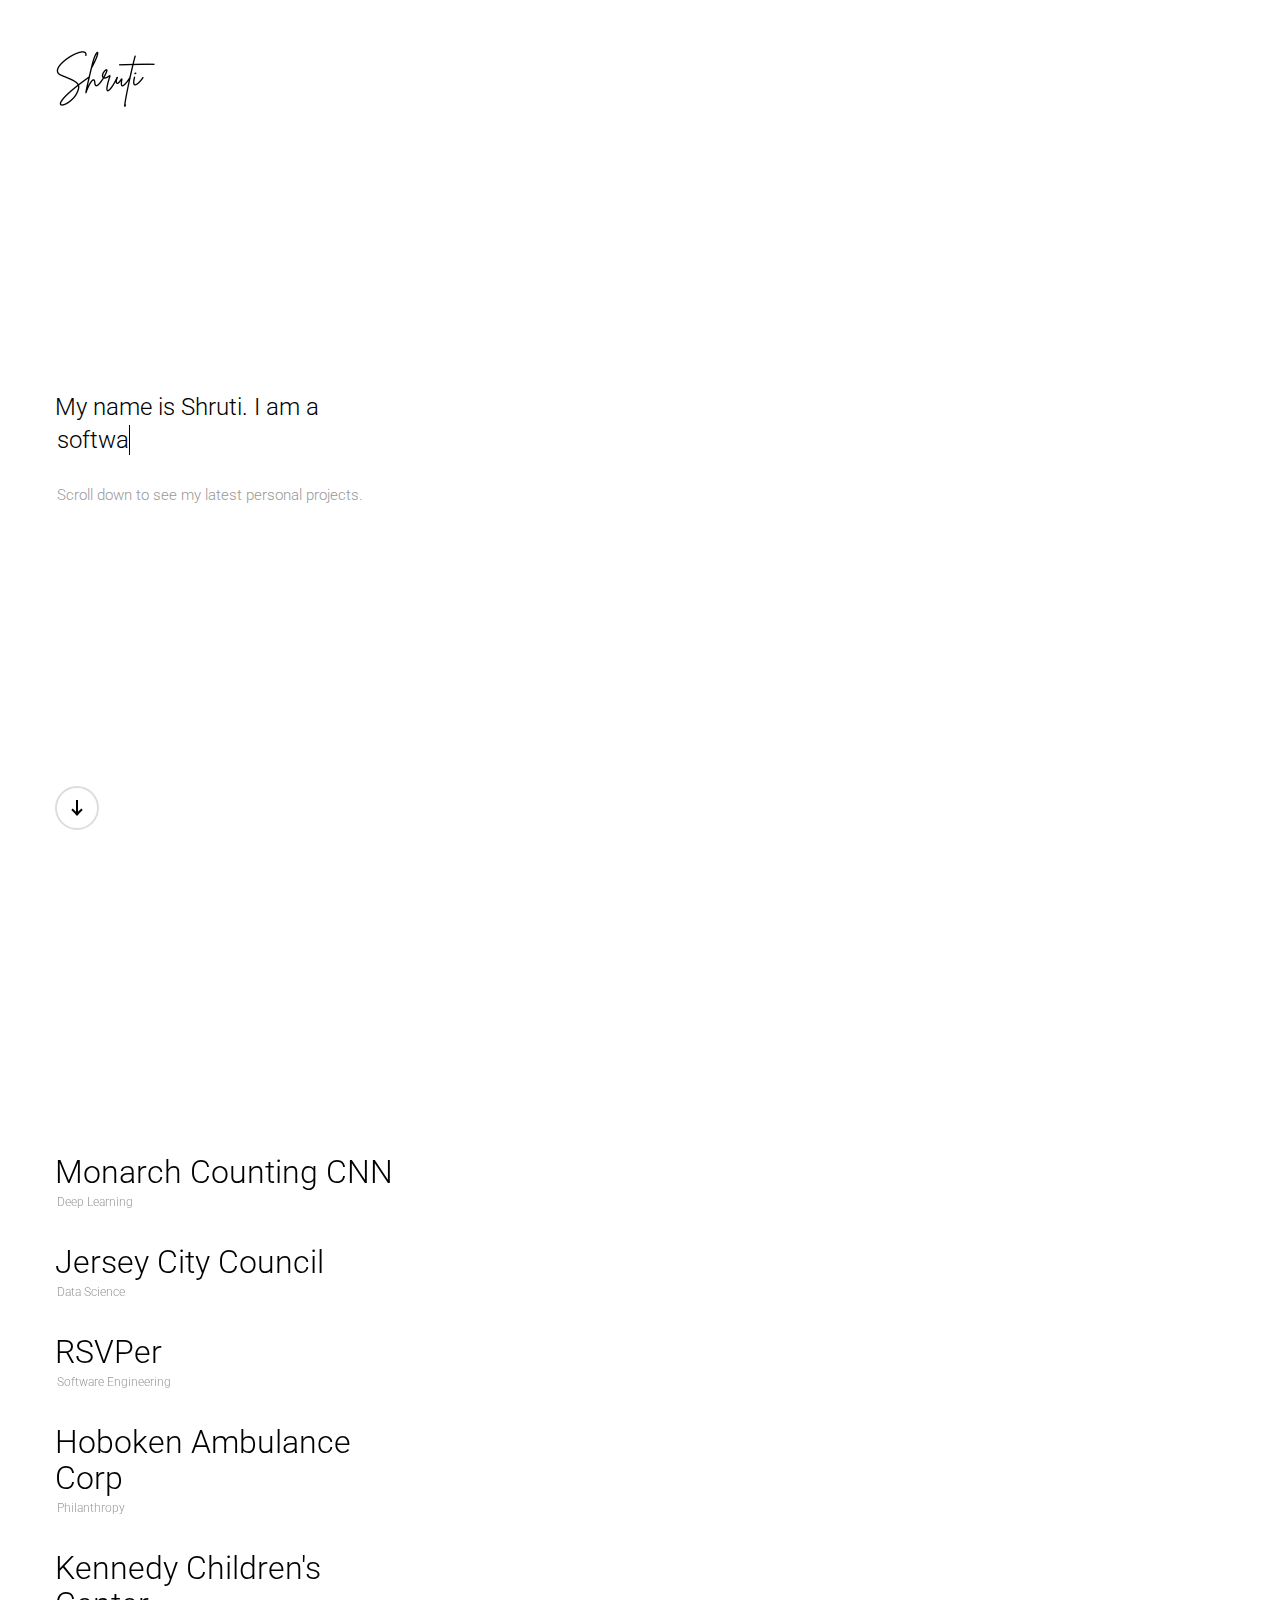
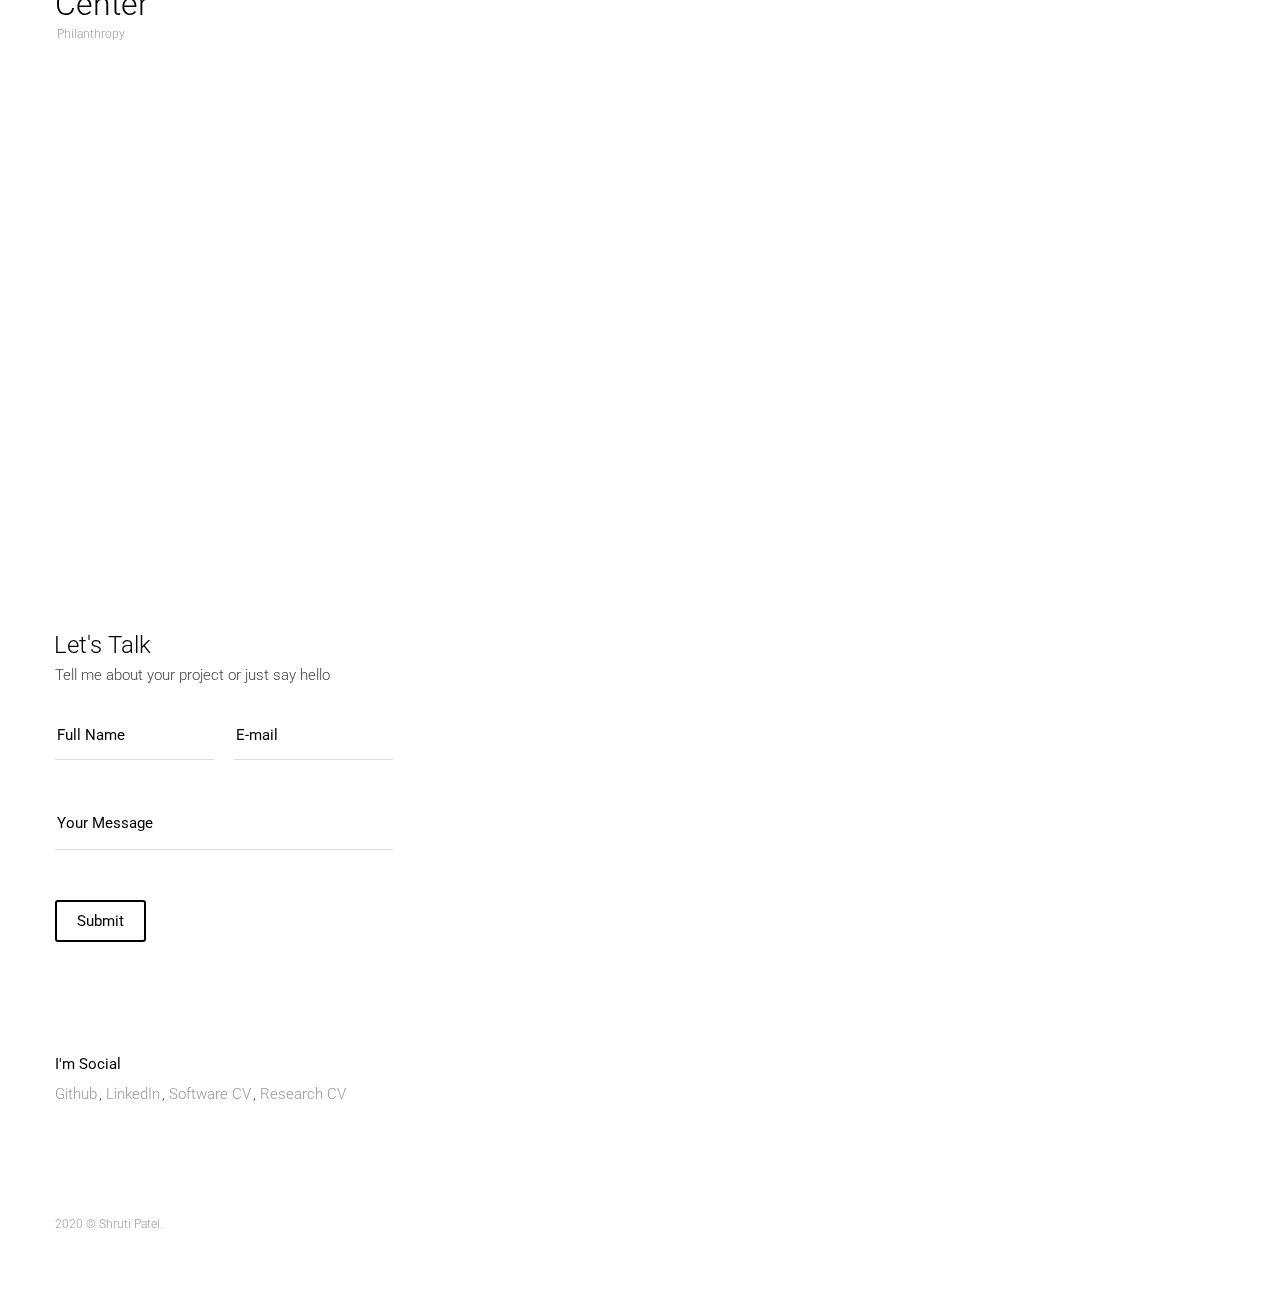
==== commit b824b1f1: "Moved JC council underneath monarch counting cnn" ====
--- a/www/index.html
+++ b/www/index.html
@@ -98,10 +98,10 @@
                         <div class="inner">
                             <ul class="showcase-list">
                                 <li><a data-url="project1.html" data-aux="project-01">Monarch Counting CNN<span>Deep Learning</span></a></li>
+                                <li><a data-url="project5.html" data-aux="project-05">Jersey City Council<span>Data Science</span></a></li>
                                 <li><a data-url="project2.html" data-aux="project-02">RSVPer<span>Software Engineering</span></a></li>
                                 <li><a data-url="project3.html" data-aux="project-03">Hoboken Ambulance Corp<span>Philanthropy</span></a></li>
                                 <li><a data-url="project4.html" data-aux="project-04">Kennedy Children's Center<span>Philanthropy</span></a></li>
-                                <li><a data-url="project5.html" data-aux="project-05">Jersey City Council<span>Data Science</span></a></li>
                                 <!-- <li><a data-url="project6.html" data-aux="project-06">Wiema Dental<span>Web Design</span></a></li> -->
                             </ul>
                         </div>
@@ -142,7 +142,7 @@
                         <a target="_blank" href="https://github.com/shruti222patel" class="link"><span>Github</span></a>, 
                         <a target="_blank" href="https://www.linkedin.com/in/shruti222patel" class="link"><span>LinkedIn</span></a>,
                         <a href="downloads/software_cv.pdf" download="shruti-patel_software-cv.pdf" class="link"><span>Software CV</span></a>,
-                        <a href="downloads/research_cv.pdf" download="shruti-patel_research-cv.pdf" class="link"><span>Resarch CV</span></a>
+                        <a href="downloads/research_cv.pdf" download="shruti-patel_research-cv.pdf" class="link"><span>Research CV</span></a>
                     </p>
                     
                     
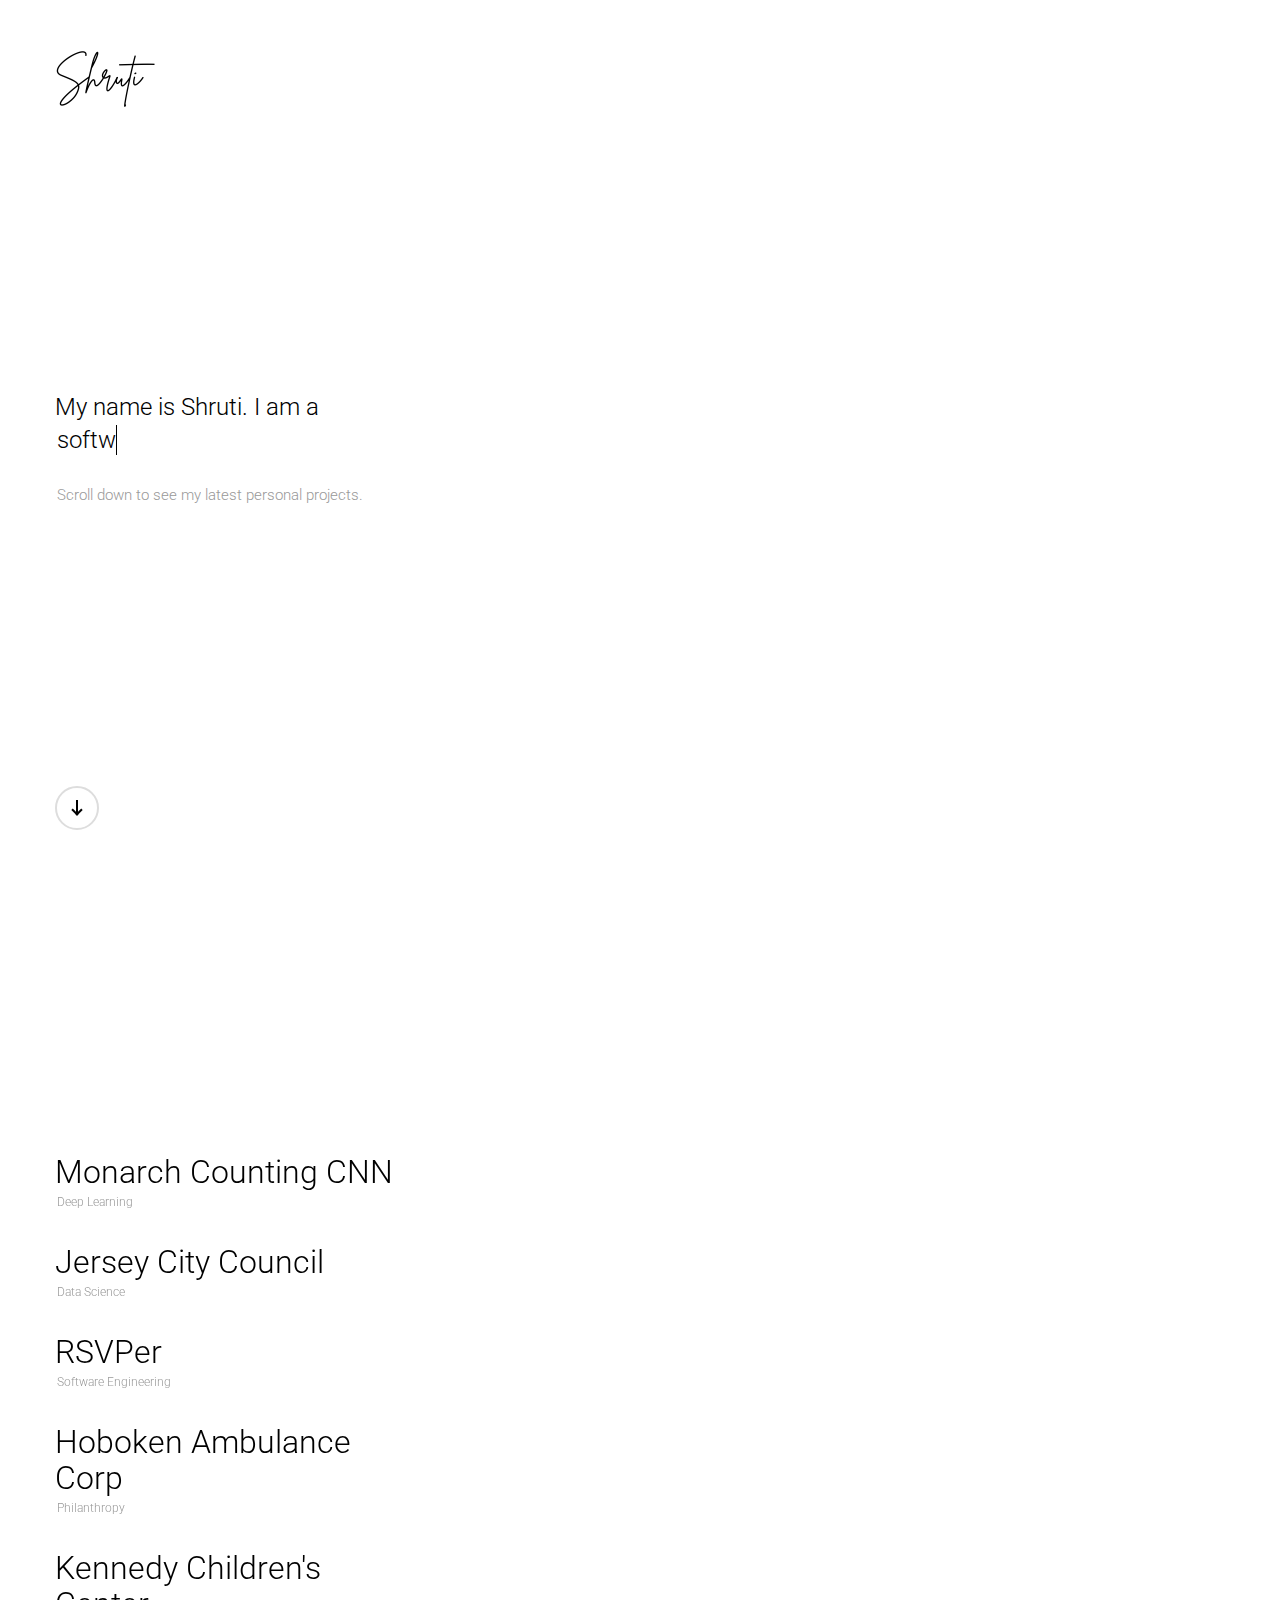
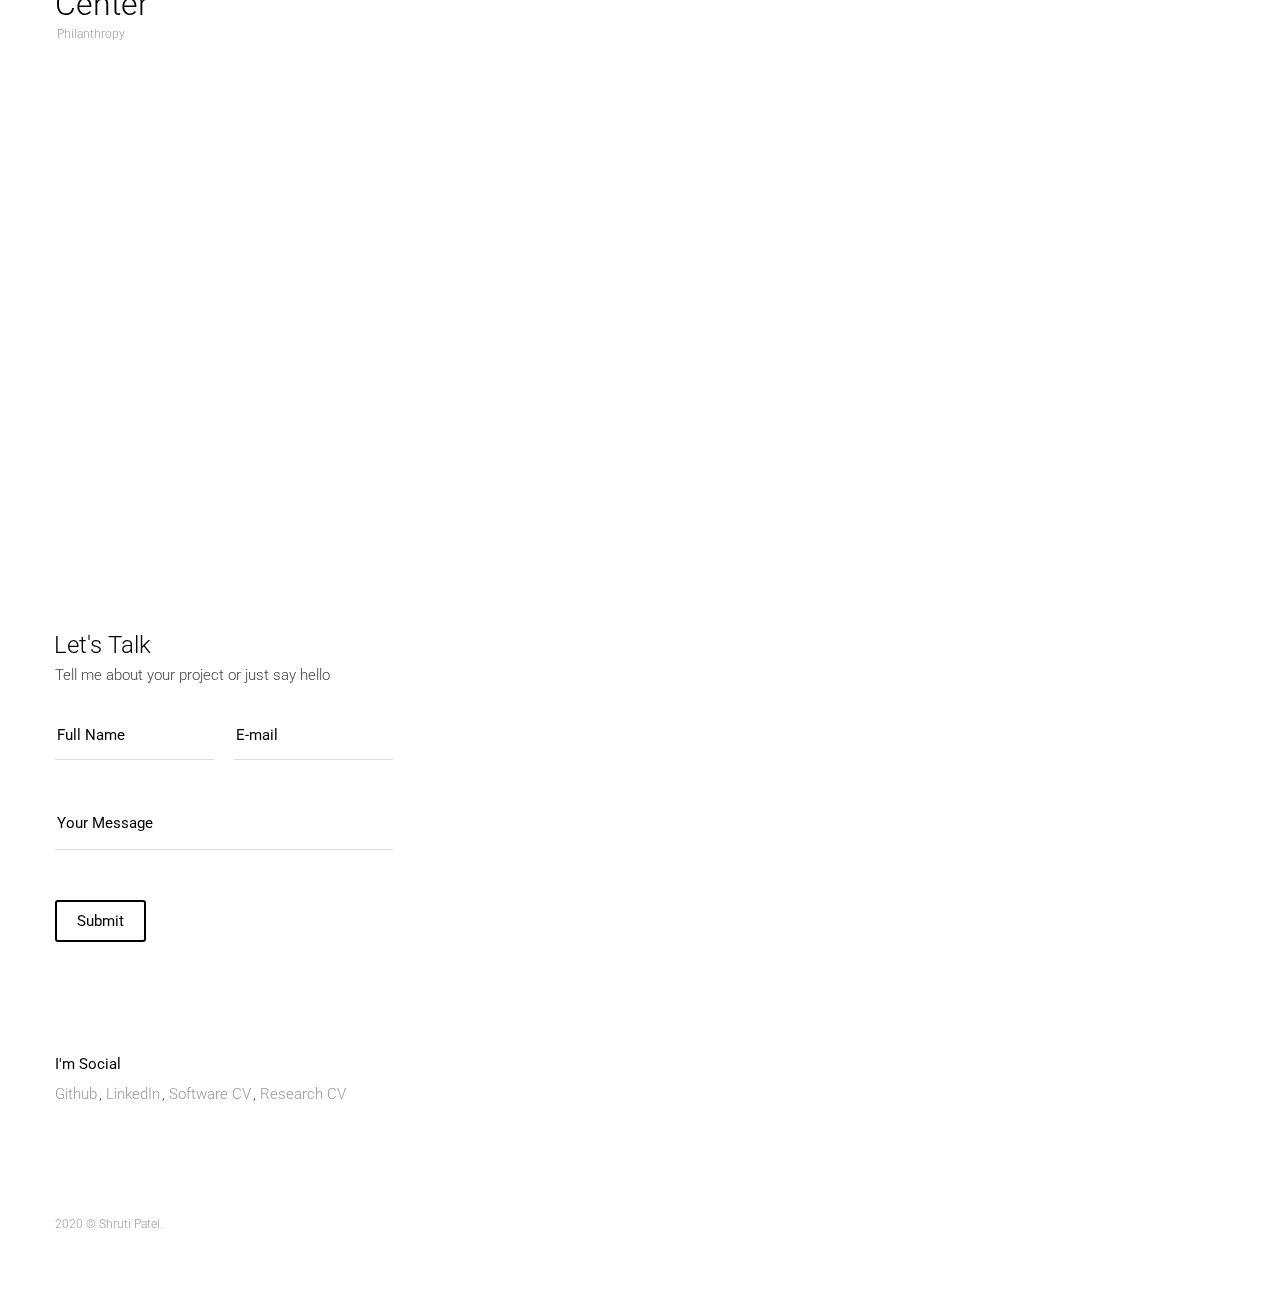
==== commit 678ab32a: "Fix typo" ====
(no text change in the page or its own stylesheets)
